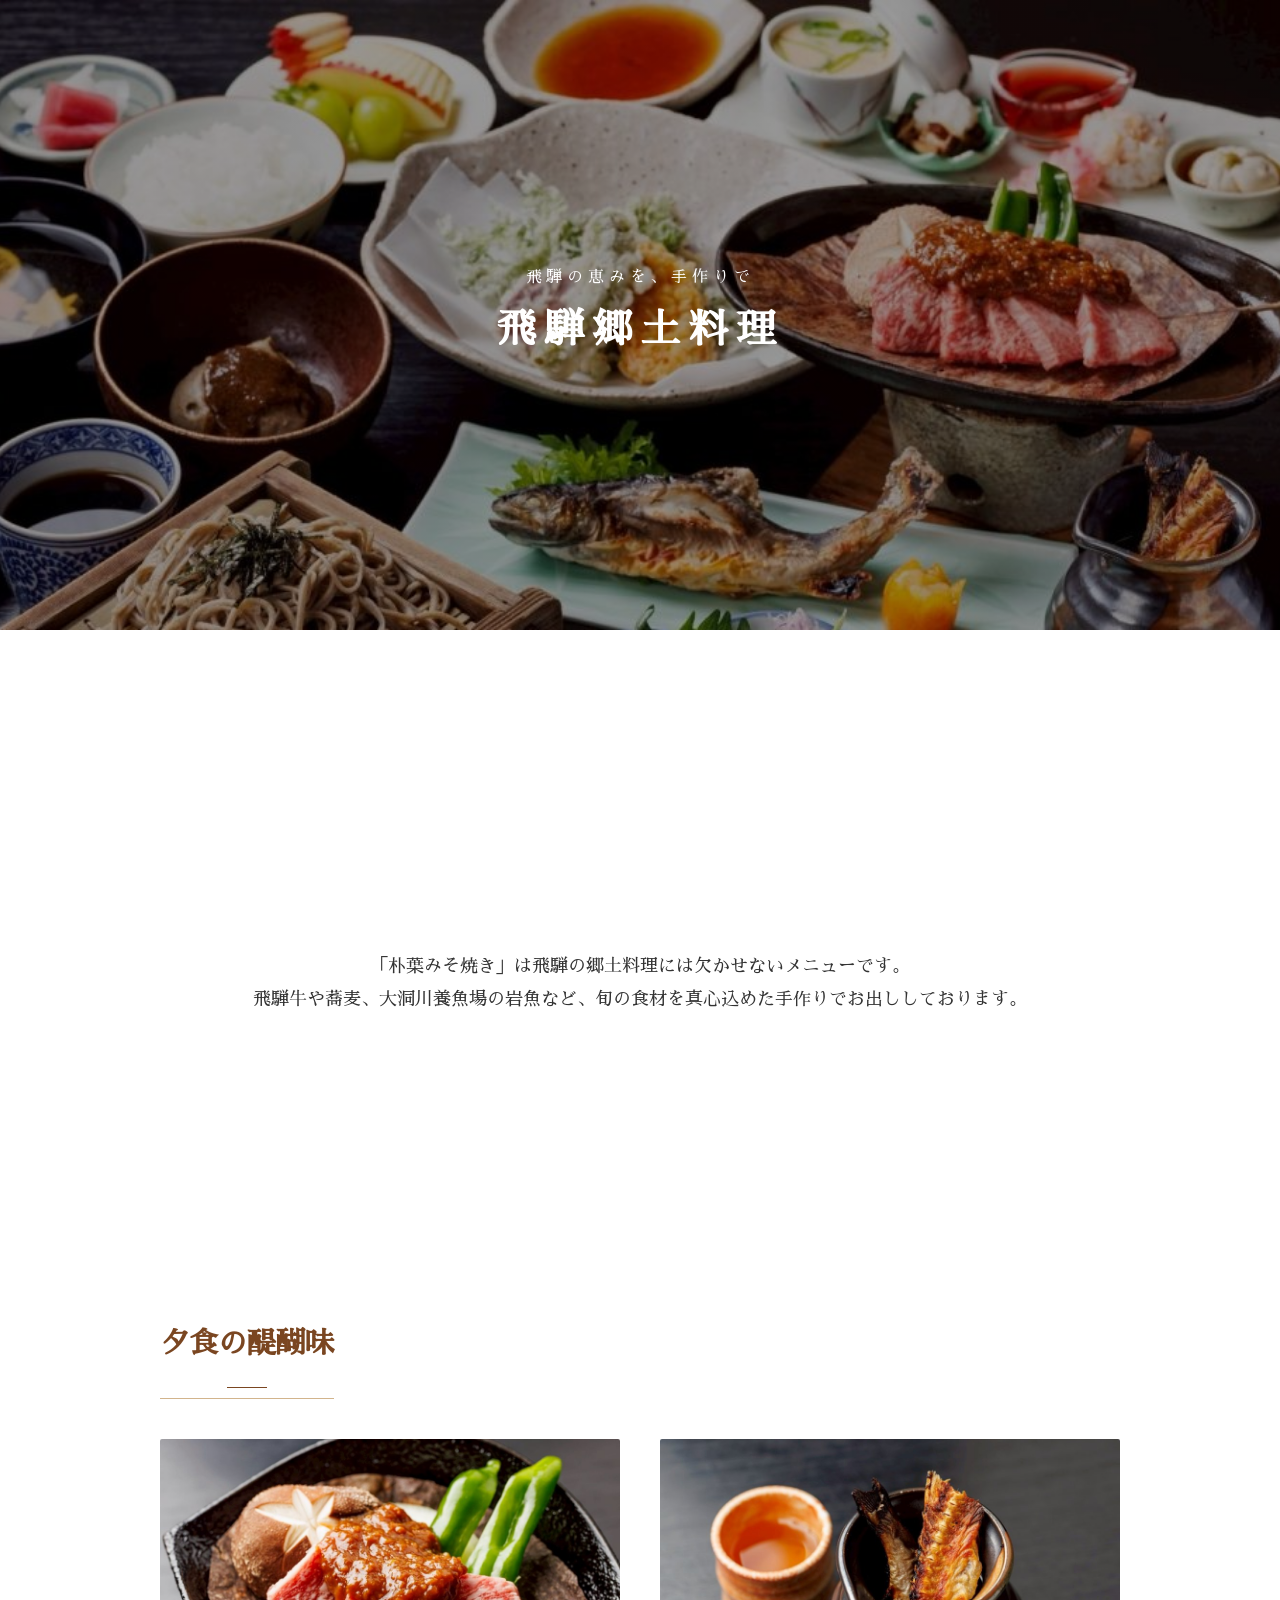
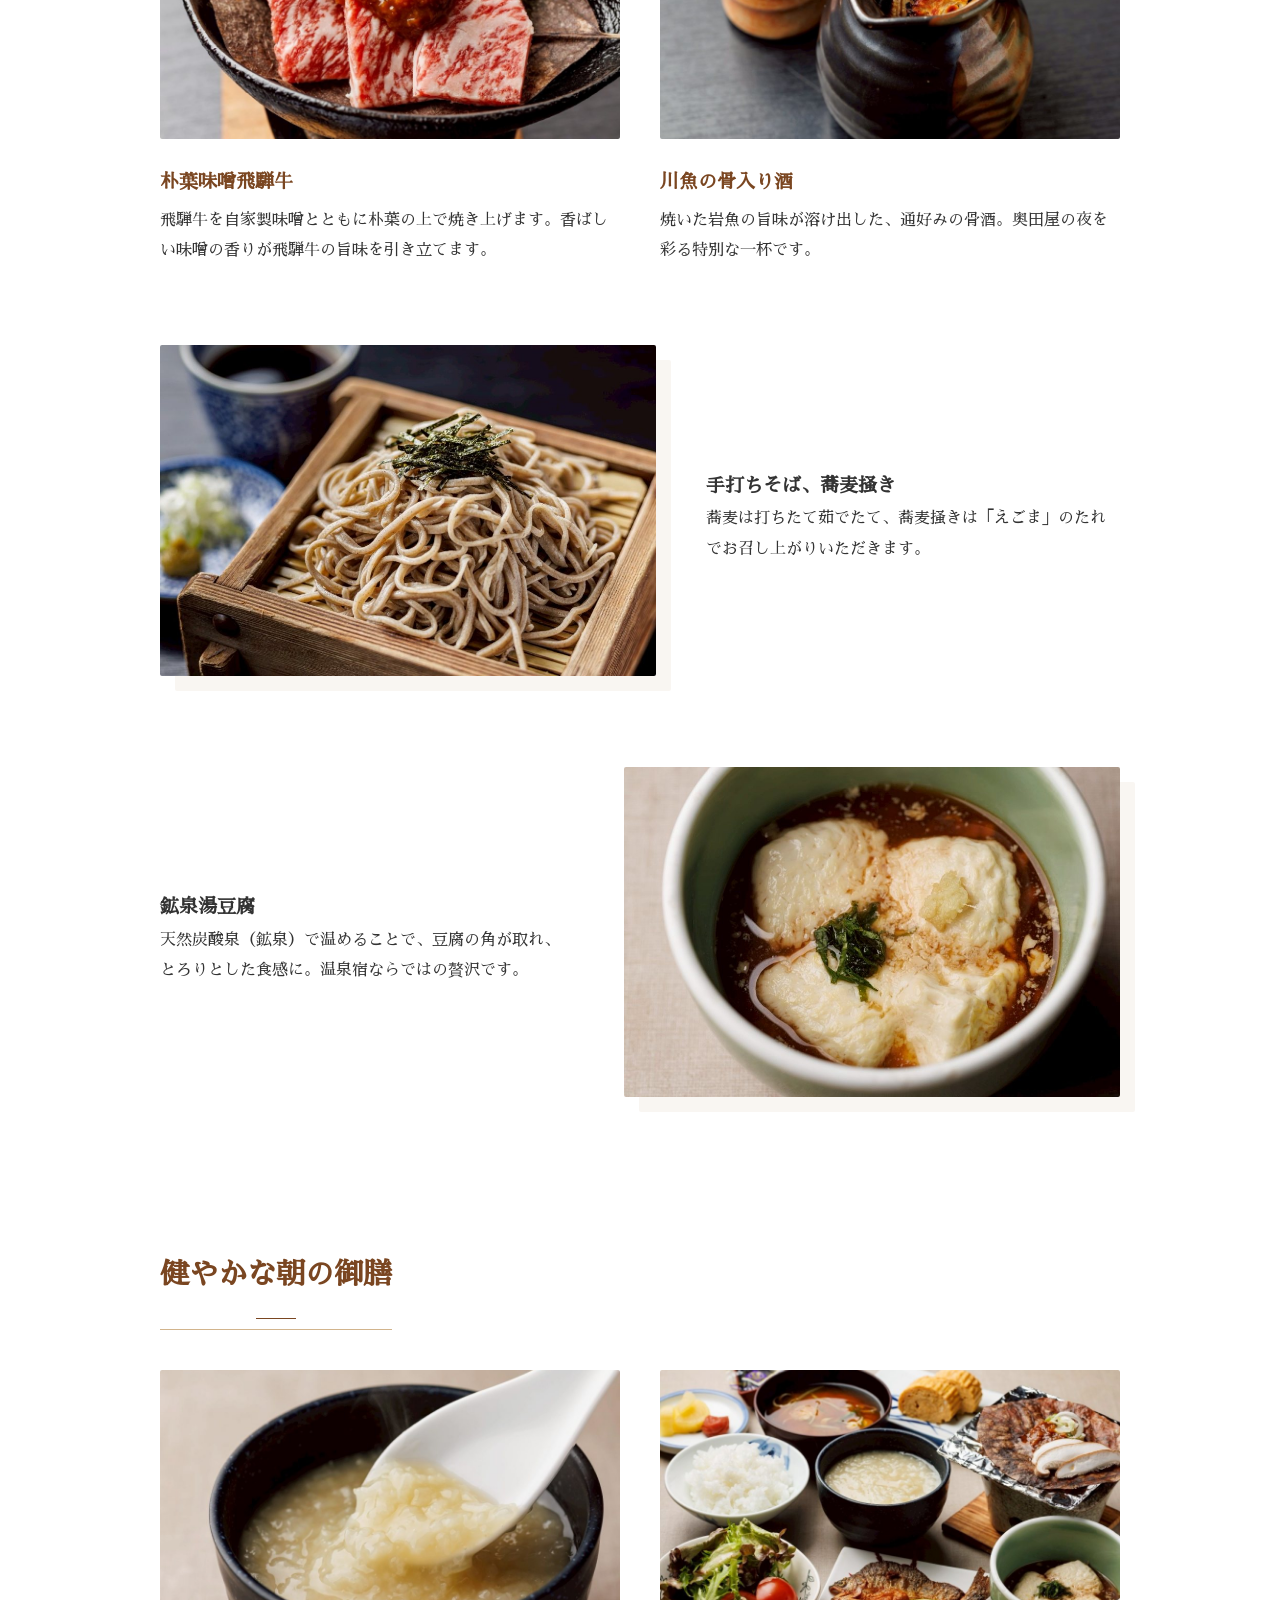
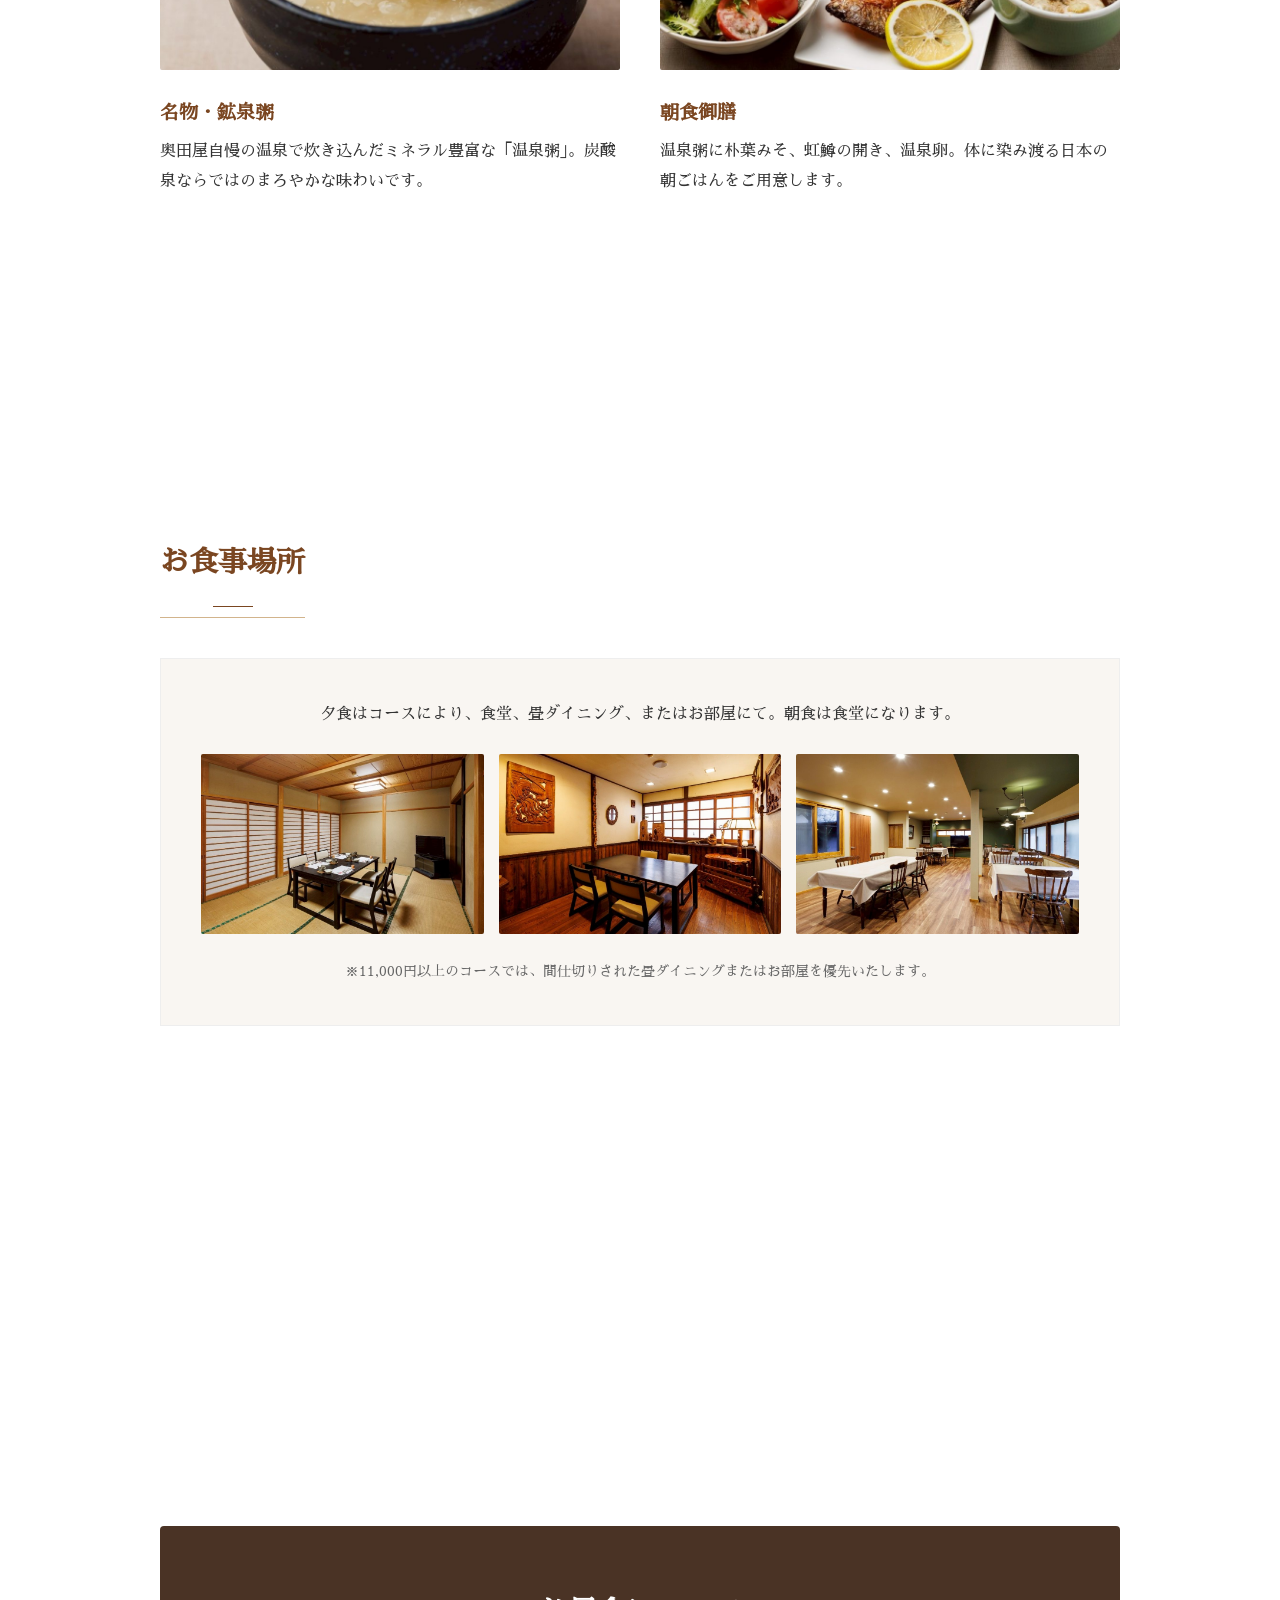
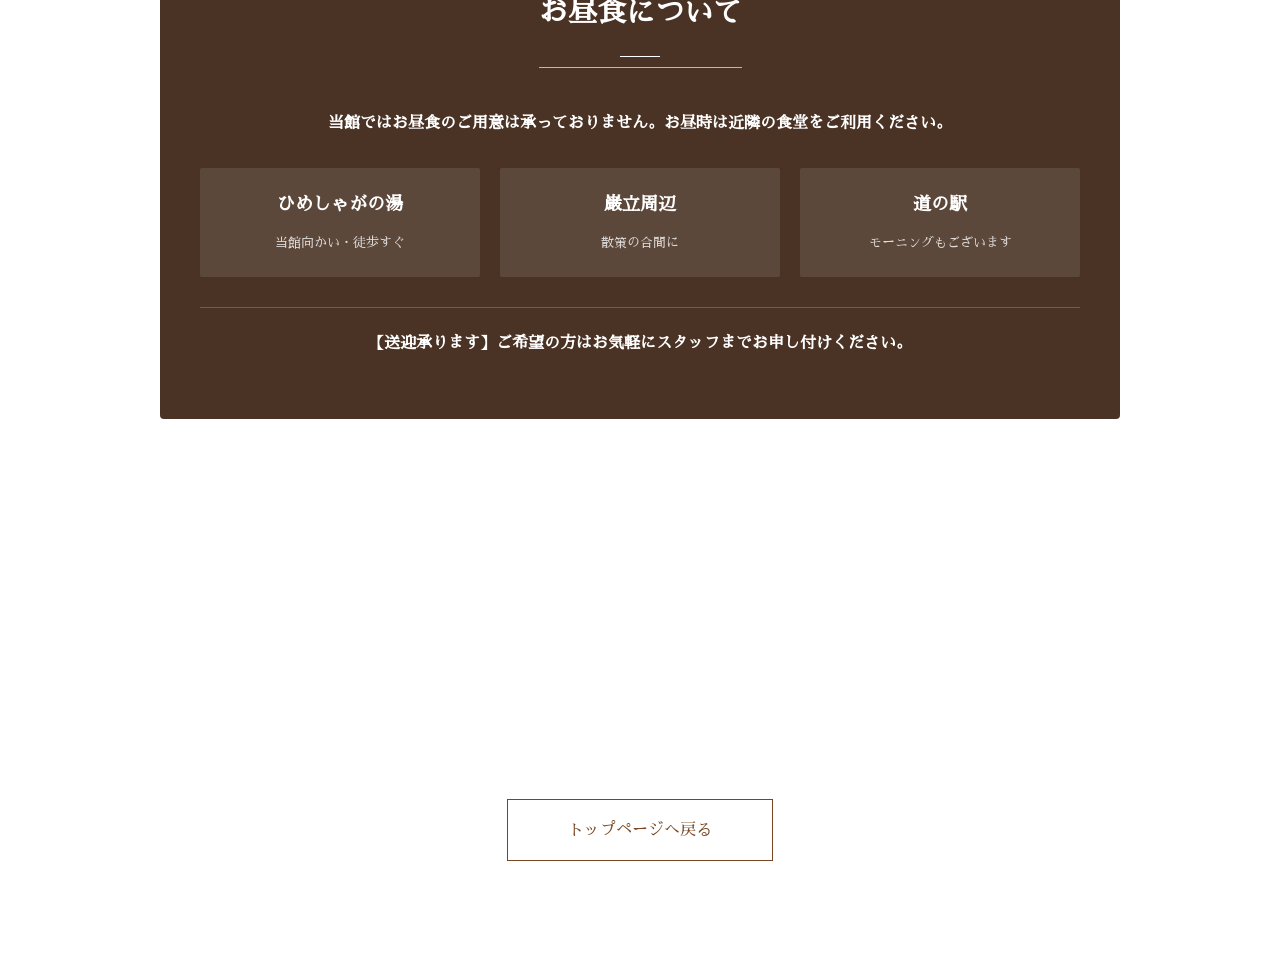
==== food.html @ 0b99ede4 "旅館HPの初期完成版" ====
<!DOCTYPE html>
<html lang="ja">
<head>
    <meta charset="UTF-8">
    <meta name="viewport" content="width=device-width, initial-scale=1.0">
    <title>お料理 | 奥田屋</title>
    <link rel="stylesheet" href="demo.css">
    <link rel="stylesheet" href="food.css">
    <link href="https://fonts.googleapis.com/css2?family=Sawarabi+Mincho&display=swap" rel="stylesheet">
</head>
<body>

    <div class="food-hero">
        <div class="fade-in">
            <p style="letter-spacing: 0.3em;">飛騨の恵みを、手作りで</p>
            <h1 style="font-size: 2.5rem; letter-spacing: 0.2em; margin: 0;">飛騨郷土料理</h1>
        </div>
    </div>

    <div class="container">
        <section class="food-section">
            <div class="intro-box reveal">
                <p>「朴葉みそ焼き」は飛騨の郷土料理には欠かせないメニューです。<br>
                飛騨牛や蕎麦、大洞川養魚場の岩魚など、旬の食材を真心込めた手作りでお出ししております。</p>
            </div>
        </section>

        <h2 class="section-title reveal">夕食の醍醐味</h2>
        <div class="image-grid-2">
            <div class="grid-item reveal">
                <img src="images/niku.jpg" alt="朴葉味噌飛騨牛">
                <h3>朴葉味噌飛騨牛</h3>
                <p>飛騨牛を自家製味噌とともに朴葉の上で焼き上げます。香ばしい味噌の香りが飛騨牛の旨味を引き立てます。</p>
            </div>
            <div class="grid-item reveal">
                <img src="images/tubo.jpg" alt="川魚の骨入り酒">
                <h3>川魚の骨入り酒</h3>
                <p>焼いた岩魚の旨味が溶け出した、通好みの骨酒。奥田屋の夜を彩る特別な一杯です。</p>
            </div>
        </div>

        <div class="food-detail-row reveal">
            <div class="detail-img">
                <img src="images/soba.jpg" alt="手打ちそば">
            </div>
            <div class="detail-text">
                <h3>手打ちそば、蕎麦掻き</h3>
                <p>蕎麦は打ちたて茹でたて、蕎麦掻きは「えごま」のたれでお召し上がりいただきます。</p>
            </div>
        </div>

        <div class="food-detail-row reverse reveal">
            <div class="detail-img">
                <img src="images/toufu.jpg" alt="鉱泉湯豆腐">
            </div>
            <div class="detail-text">
                <h3>鉱泉湯豆腐</h3>
                <p>天然炭酸泉（鉱泉）で温めることで、豆腐の角が取れ、とろりとした食感に。温泉宿ならではの贅沢です。</p>
            </div>
        </div>

        <h2 class="section-title reveal">健やかな朝の御膳</h2>
        <div class="image-grid-2">
            <div class="grid-item reveal">
                <img src="images/okayu.jpg" alt="鉱泉粥">
                <h3>名物・鉱泉粥</h3>
                <p>奥田屋自慢の温泉で炊き込んだミネラル豊富な「温泉粥」。炭酸泉ならではのまろやかな味わいです。</p>
            </div>
            <div class="grid-item reveal">
                <img src="images/asa.jpg" alt="朝食">
                <h3>朝食御膳</h3>
                <p>温泉粥に朴葉みそ、虹鱒の開き、温泉卵。体に染み渡る日本の朝ごはんをご用意します。</p>
            </div>
        </div>

        <section class="place-section reveal">
            <h2 class="section-title">お食事場所</h2>
            <div class="place-card">
                <p>夕食はコースにより、食堂、畳ダイニング、またはお部屋にて。朝食は食堂になります。</p>
                <div class="image-grid-3">
                    <img src="images/kaede.jpg" alt="食事の部屋・楓">
                    <img src="images/shokutaku.jpg" alt="食堂1">
                    <img src="images/shokutaku2.jpg" alt="食堂2">
                </div>
                <p class="note">※11,000円以上のコースでは、間仕切りされた畳ダイニングまたはお部屋を優先いたします。</p>
            </div>
        </section>

        <section class="lunch-section reveal">
            <div class="lunch-banner">
                <h2 class="section-title" style="margin-top: 0; color: #fff;">お昼食について</h2>
                <p class="important">当館ではお昼食のご用意は承っておりません。お昼時は近隣の食堂をご利用ください。</p>
                <div class="lunch-grid">
                    <div class="lunch-card">
                        <strong>ひめしゃがの湯</strong>
                        <span>当館向かい・徒歩すぐ</span>
                    </div>
                    <div class="lunch-card">
                        <strong>巌立周辺</strong>
                        <span>散策の合間に</span>
                    </div>
                    <div class="lunch-card">
                        <strong>道の駅</strong>
                        <span>モーニングもございます</span>
                    </div>
                </div>
                <p class="shuttle-info">【送迎承ります】ご希望の方はお気軽にスタッフまでお申し付けください。</p>
            </div>
        </section>
    </div>

    <div class="footer-nav reveal">
        <a href="demo.html" class="btn-outline">トップページへ戻る</a>
    </div>

    <script>
        document.addEventListener('DOMContentLoaded', () => {
            const observer = new IntersectionObserver((entries) => {
                entries.forEach(entry => {
                    if (entry.isIntersecting) {
                        entry.target.classList.add('active');
                    }
                });
            }, { threshold: 0.1 });
            document.querySelectorAll('.reveal').forEach(el => observer.observe(el));
        });
    </script>
</body>
</html>
---- demo.css ----
/* 1. 基本設定 */
* { margin: 0; padding: 0; box-sizing: border-box; }
body {
    font-family: "Yu Mincho", "Hiragino Mincho ProN", serif;
    color: #333;
    line-height: 1.8;
    background: #fff;
    overflow-x: hidden;
}

/* 2. ヘッダー */
.site-header {
    position: fixed;
    top: 0; left: 0; width: 100%;
    height: 80px;
    background: rgba(0, 0, 0, 0.4);
    backdrop-filter: blur(8px);
    z-index: 1000;
    display: flex;
    align-items: center;
    padding: 0 40px;
    color: #fff;
}
.header-inner {
    width: 100%;
    display: flex;
    justify-content: space-between;
    align-items: center;
}
.menu-trigger { cursor: pointer; display: flex; align-items: center; gap: 12px; }
.menu-icon { width: 25px; height: 1px; background: #fff; position: relative; }
.menu-icon::before, .menu-icon::after { content: ""; position: absolute; width: 100%; height: 1px; background: #fff; }
.menu-icon::before { top: -8px; }
.menu-icon::after { bottom: 8px; }
.menu-label { font-size: 0.75rem; letter-spacing: 0.2em; }
.header-contact { display: flex; align-items: center; gap: 30px; }
.header-tel { font-size: 1.1rem; font-weight: bold; letter-spacing: 0.1em; }
.header-btn { background: #8b4513; color: #fff !important; padding: 10px 25px; font-size: 0.85rem; letter-spacing: 0.1em; text-decoration: none; }

/* 3. ヒーロー・スライダー */
.hero {
    position: relative;
    height: 100vh;
    display: flex;
    align-items: center;
    justify-content: center;
    text-align: center;
    color: #fff;
    overflow: hidden;
}
.hero-slider { position: absolute; top: 0; left: 0; width: 100%; height: 100%; z-index: 0; }
.slide {
    position: absolute;
    top: 0; left: 0; width: 100%; height: 100%;
    background-size: cover; background-position: center;
    opacity: 0;
    animation: fadeSlider 25s infinite;
}
.slide:nth-child(1) { animation-delay: 0s; }
.slide:nth-child(2) { animation-delay: 5s; }
.slide:nth-child(3) { animation-delay: 10s; }
.slide:nth-child(4) { animation-delay: 15s; }
.slide:nth-child(5) { animation-delay: 20s; }

@keyframes fadeSlider {
    0% { opacity: 0; transform: scale(1.0); }
    8% { opacity: 1; }
    20% { opacity: 1; }
    28% { opacity: 0; transform: scale(1.05); }
    100% { opacity: 0; }
}

.hero-inner { position: relative; z-index: 2; padding: 0 20px; }
.hero-logo img { width: 160px; margin-bottom: 25px; filter: drop-shadow(0 0 10px rgba(0,0,0,0.5)); }
.main-copy { 
    font-size: 2.2rem; letter-spacing: 0.3em; margin-bottom: 20px; font-weight: 400; 
    text-shadow: 0 0 20px rgba(0,0,0,0.8), 2px 2px 10px rgba(0,0,0,0.9), -1px -1px 0 rgba(255,255,255,0.1);
}
.sub-copy { font-size: 1.1rem; letter-spacing: 0.2em; line-height: 2.2; text-shadow: 0 0 15px rgba(0,0,0,0.8); }

/* 4. メニューオーバーレイ */
.menu-overlay {
    position: fixed;
    top: 0; left: 0; width: 100%; height: 100%;
    background: #1a1512; z-index: 2000;
    opacity: 0; visibility: hidden;
    transition: 0.5s cubic-bezier(0.2, 1, 0.2, 1);
}
.menu-overlay.is-open { opacity: 1; visibility: visible; }
.menu-close-trigger { position: absolute; top: 40px; left: 40px; cursor: pointer; display: flex; align-items: center; gap: 12px; z-index: 2100; }
.close-icon { width: 25px; height: 25px; position: relative; }
.close-icon::before, .close-icon::after { content: ""; position: absolute; top: 50%; left: 0; width: 100%; height: 1px; background: #fff; }
.close-icon::before { transform: rotate(45deg); }
.close-icon::after { transform: rotate(-45deg); }
.close-label { color: #fff; font-size: 0.75rem; letter-spacing: 0.2em; }
.menu-flex-container { display: flex; height: 100%; align-items: center; padding: 0 10%; max-width: 1400px; margin: 0 auto; }
.menu-left { flex: 1.2; }
.menu-left a { color: #fff; font-size: 2.2rem; display: block; margin-bottom: 25px; text-decoration: none; letter-spacing: 0.1em; transition: 0.3s; }
.menu-left a:hover { color: #d2b48c; padding-left: 10px; }
.menu-right { flex: 0.8; color: #fff; text-align: left; border-left: 1px solid rgba(255,255,255,0.1); padding-left: 60px; }
.menu-sub-links a { color: rgba(255,255,255,0.6); display: block; margin-bottom: 15px; text-decoration: none; font-size: 0.85rem; }
.tel { font-size: 2rem; color: #fff; text-decoration: none; font-weight: bold; }

/* 5. 余白 & アニメーション設定 */
main { margin-top: 150px; }
section { padding: 200px 0; }

.reveal {
    opacity: 0;
    transform: translateY(60px);
    transition: opacity 1.5s cubic-bezier(0.25, 0.46, 0.45, 0.94), 
                transform 1.5s cubic-bezier(0.25, 0.46, 0.45, 0.94);
}
.reveal.is-visible {
    opacity: 1;
    transform: translateY(0);
}

/* 6. レイアウト設定 */
.section-container { max-width: 1100px; margin: 0 auto; display: flex; align-items: center; gap: 80px; padding: 0 40px; }
.section-container.reverse { flex-direction: row-reverse; }
.text-content { flex: 1; }
.image-box { flex: 1.2; }
.image-box img { width: 100%; box-shadow: 0 15px 40px rgba(0,0,0,0.1); }
.section-title { font-size: 1.8rem; margin-bottom: 30px; color: #8b4513; border-bottom: 1px solid #d2b48c; display: inline-block; padding-bottom: 10px; }
.btn-more { display: inline-block; margin-top: 30px; padding: 10px 40px; border: 1px solid #8b4513; color: #8b4513; text-decoration: none; transition: 0.3s; }
.btn-more:hover { background: #8b4513; color: #fff; }

/* 7. お知らせ & フッター */
.home-news-section { background: #f9f7f5; }
.news-banner { display: flex; background: #fff; box-shadow: 0 10px 30px rgba(0,0,0,0.05); }
.news-banner-text { padding: 60px; flex: 1; }
.news-banner-img { flex: 1; overflow: hidden; }
.news-banner-img img { width: 100%; height: 100%; object-fit: cover; }
.btn-primary { display: inline-block; background: #8b4513; color: #fff; padding: 12px 30px; text-decoration: none; }
footer { background: #1a1512; color: #fff; padding: 80px 0; text-align: center; }
.btn-reserve { display: inline-block; background: #8b4513; color: #fff; padding: 20px 60px; margin-top: 40px; text-decoration: none; }

/* 8. レスポンシブ */
@media (max-width: 768px) {
    main { margin-top: 80px; }
    section { padding: 100px 0; }
    .site-header { height: 70px; padding: 0 20px; }
    .header-tel { display: none; }
    .section-container, .section-container.reverse { flex-direction: column; text-align: center; gap: 40px; }
    .main-copy { font-size: 1.5rem; }
}
---- food.css ----
/* food.css */

:root {
    --accent: #7a4621;
    --bg-light: #f9f6f2;
    --dark-brown: #4a3325;
}

body {
    font-family: 'Sawarabi Mincho', serif;
    line-height: 1.9;
    color: #333;
    margin: 0;
    background-color: #fff;
    overflow-x: hidden;
}

/* アニメーション */
.fade-in { animation: fadeInFood 2.5s forwards; opacity: 0; }
@keyframes fadeInFood { from { opacity: 0; filter: blur(10px); } to { opacity: 1; filter: blur(0); } }

.reveal { opacity: 0; transform: translateY(40px); transition: all 1.2s cubic-bezier(0.22, 1, 0.36, 1); }
.reveal.active { opacity: 1; transform: translateY(0); }

/* ヒーロー */
.food-hero {
    height: 70vh;
    background: linear-gradient(rgba(0,0,0,0.4), rgba(0,0,0,0.4)), url('images/yoru.jpg') center/cover no-repeat fixed;
    display: flex; align-items: center; justify-content: center; color: #fff; text-align: center;
}

.container { max-width: 1000px; margin: 0 auto; padding: 80px 20px; }

.intro-box { text-align: center; font-size: 1.1rem; padding: 40px 0; }

.section-title { text-align: center; color: var(--accent); margin: 60px 0 40px; font-size: 1.8rem; }
.section-title::after { content: ""; display: block; width: 40px; height: 1px; background: var(--accent); margin: 15px auto 0; }

.image-grid-2 { display: grid; grid-template-columns: 1fr 1fr; gap: 40px; margin-bottom: 80px; }
.grid-item img { width: 100%; height: 300px; object-fit: cover; border-radius: 2px; }
.grid-item h3 { color: var(--accent); margin: 15px 0 5px; }

.food-detail-row { display: flex; gap: 50px; align-items: center; margin: 80px 0; }
.food-detail-row.reverse { flex-direction: row-reverse; }
.detail-img { flex: 1.2; }
.detail-img img { width: 100%; box-shadow: 15px 15px 0 var(--bg-light); border-radius: 2px; }
.detail-text { flex: 1; }

.place-card { background: var(--bg-light); padding: 40px; border: 1px solid #eee; text-align: center; }
.image-grid-3 { display: grid; grid-template-columns: repeat(3, 1fr); gap: 15px; margin: 25px 0; }
.image-grid-3 img { width: 100%; height: 180px; object-fit: cover; border-radius: 2px; }
.note { font-size: 0.85rem; color: #666; }

/* お昼食セクションの追加スタイル */
.lunch-section { margin-top: 100px; }
.lunch-banner { 
    background-color: var(--dark-brown); 
    color: #fff; 
    padding: 60px 40px; 
    text-align: center;
    border-radius: 4px;
}
.lunch-banner .section-title::after { background: #fff; }
.important { font-weight: bold; margin-bottom: 30px; display: block; }

.lunch-grid { 
    display: grid; 
    grid-template-columns: repeat(3, 1fr); 
    gap: 20px; 
    margin-bottom: 30px; 
}
.lunch-card { 
    background: rgba(255,255,255,0.1); 
    padding: 20px; 
    border-radius: 2px; 
}
.lunch-card strong { display: block; font-size: 1.1rem; margin-bottom: 5px; }
.lunch-card span { font-size: 0.8rem; opacity: 0.8; }
.shuttle-info { border-top: 1px solid rgba(255,255,255,0.2); padding-top: 20px; font-weight: bold; }

.footer-nav { text-align: center; padding: 100px 0; }
.btn-outline { display: inline-block; border: 1px solid var(--accent); color: var(--accent); padding: 15px 60px; text-decoration: none; transition: 0.3s; }
.btn-outline:hover { background: var(--accent); color: #fff; }

@media (max-width: 768px) {
    .image-grid-2, .food-detail-row, .image-grid-3, .lunch-grid { display: block; }
    img { margin-bottom: 15px; height: auto !important; }
    .lunch-card { margin-bottom: 15px; }
}
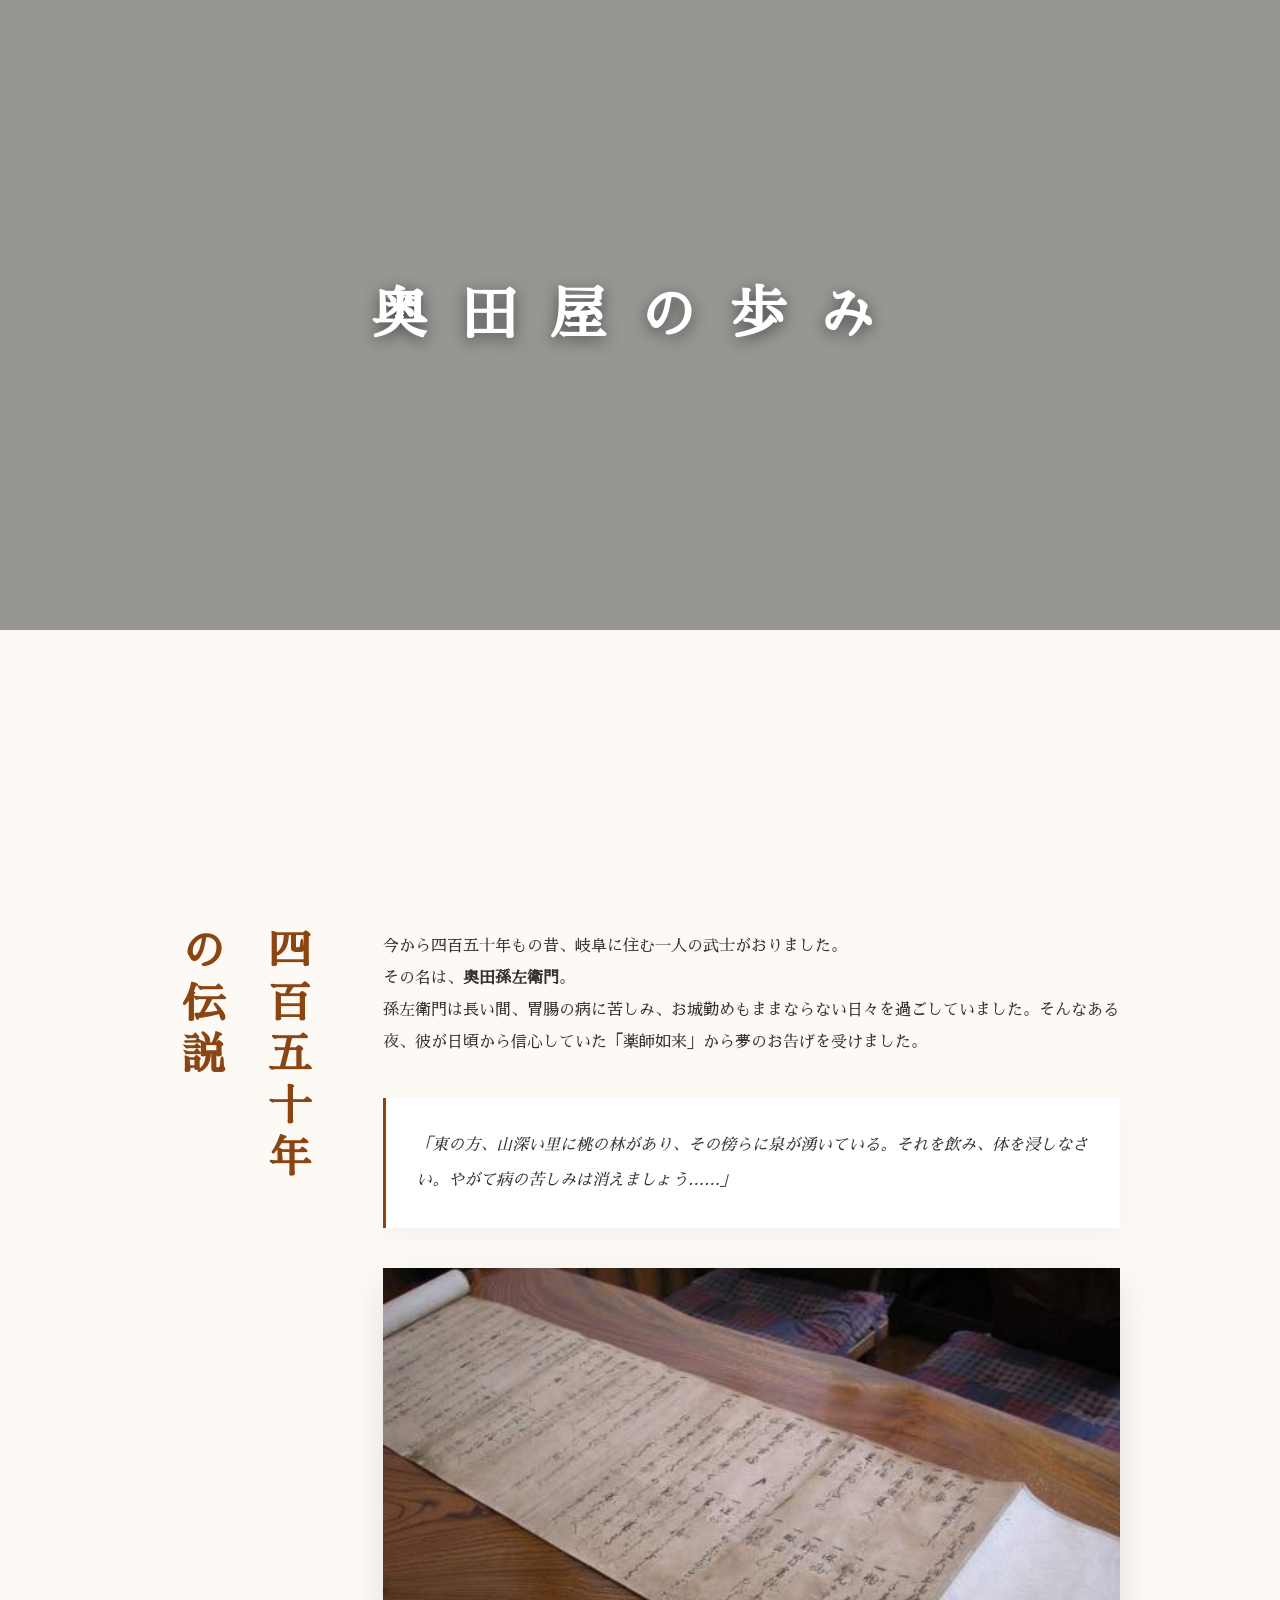
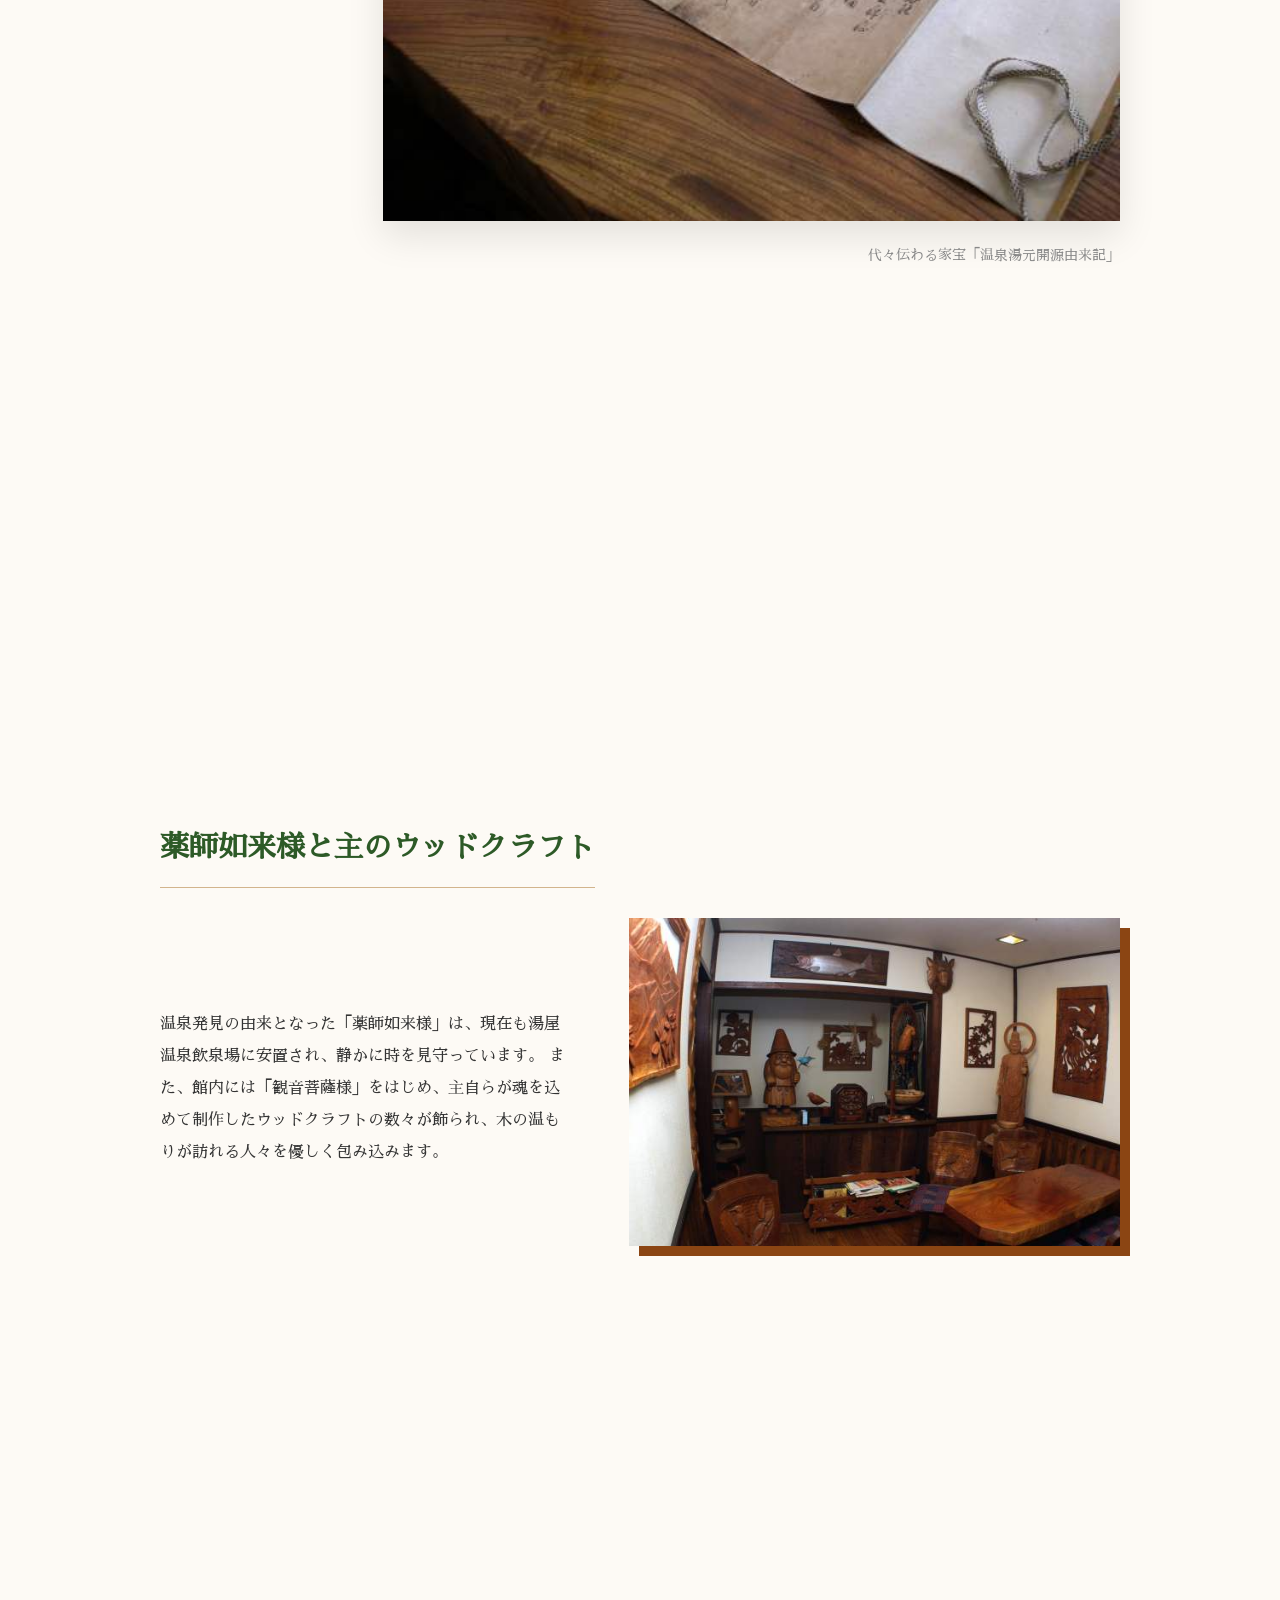
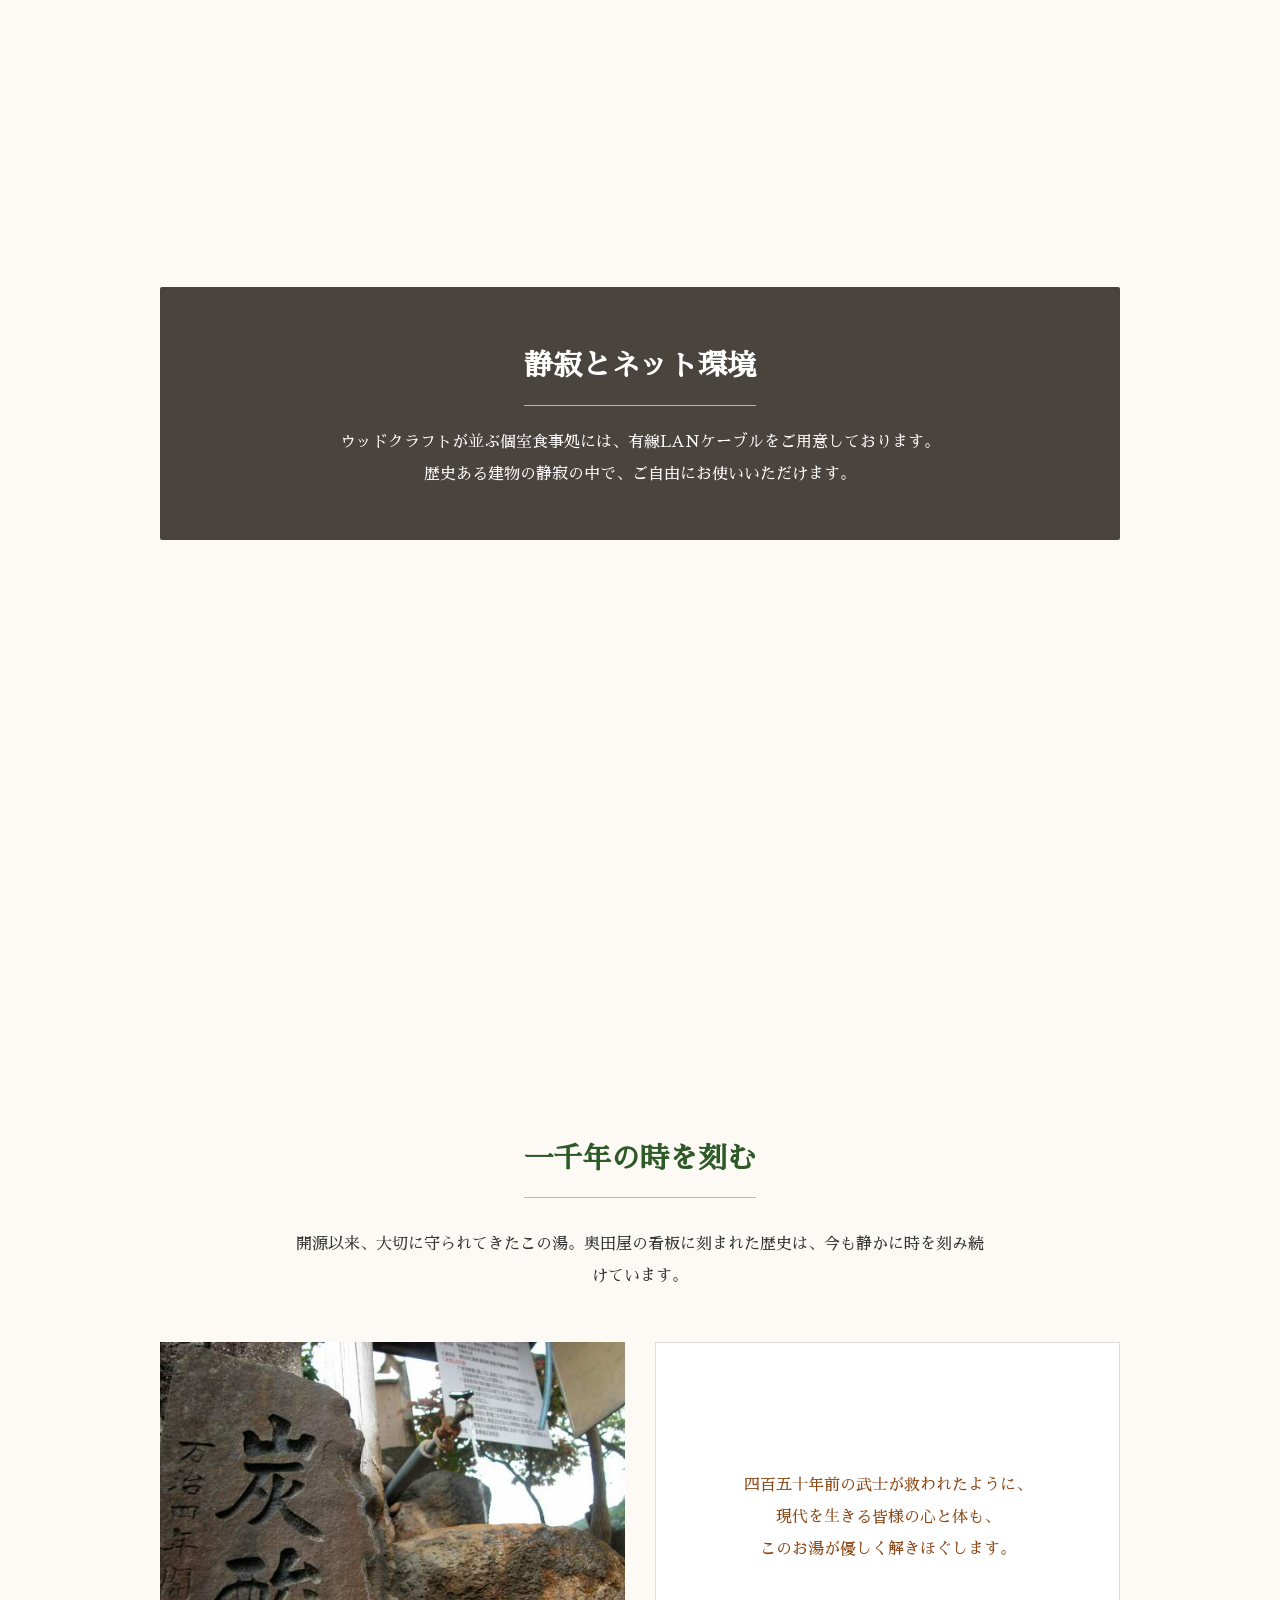
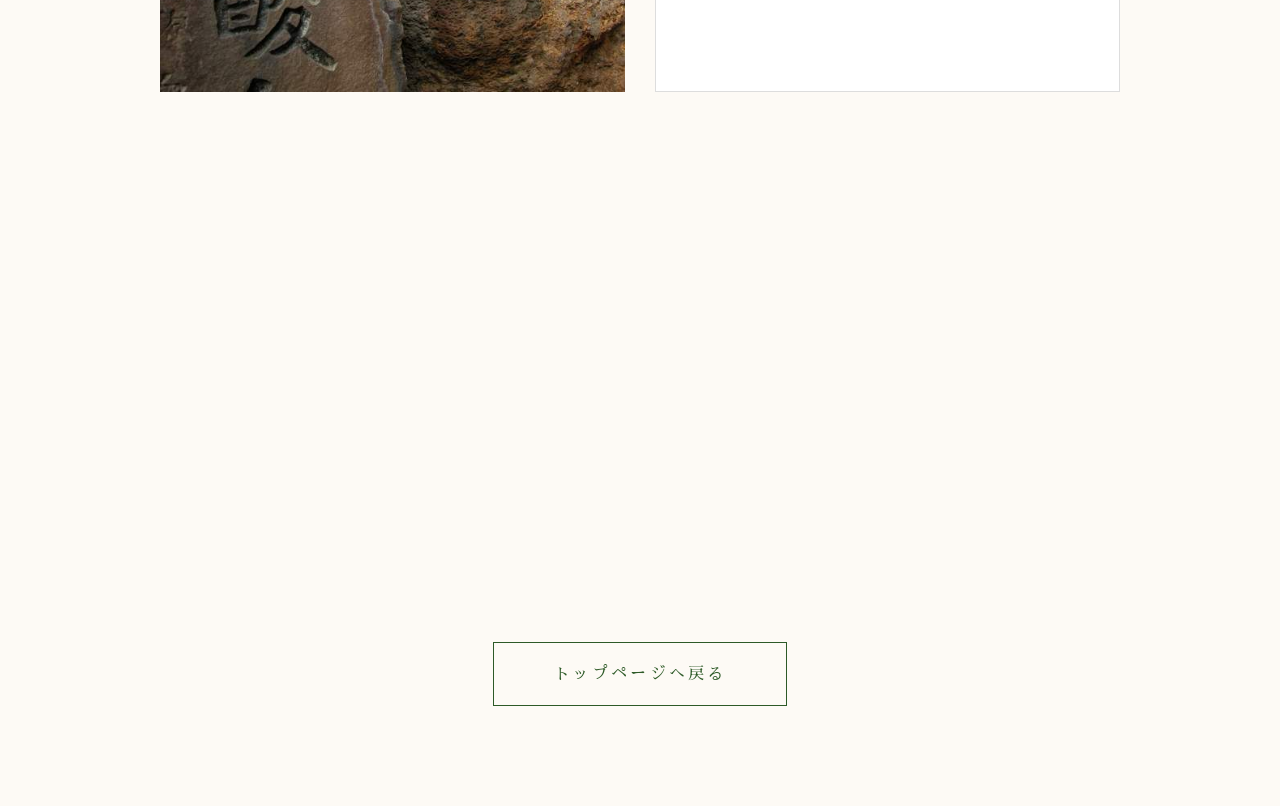
==== commit de9d7846: "Revise food.html for historical content and styling" ====
--- a/food.html
+++ b/food.html
@@ -3,127 +3,94 @@
 <head>
     <meta charset="UTF-8">
     <meta name="viewport" content="width=device-width, initial-scale=1.0">
-    <title>お料理 | 奥田屋</title>
-    <link rel="stylesheet" href="demo.css">
-    <link rel="stylesheet" href="food.css">
+    <title>奥田屋の歴史 | 飛騨小坂 天然炭酸泉の宿</title>
+    <link rel="stylesheet" href="index.css">
+    <link rel="stylesheet" href="history.css">
     <link href="https://fonts.googleapis.com/css2?family=Sawarabi+Mincho&display=swap" rel="stylesheet">
 </head>
 <body>
 
-    <div class="food-hero">
-        <div class="fade-in">
-            <p style="letter-spacing: 0.3em;">飛騨の恵みを、手作りで</p>
-            <h1 style="font-size: 2.5rem; letter-spacing: 0.2em; margin: 0;">飛騨郷土料理</h1>
-        </div>
+    <div class="history-hero">
+        <h1 class="fade-in">奥田屋の歩み</h1>
     </div>
 
     <div class="container">
-        <section class="food-section">
-            <div class="intro-box reveal">
-                <p>「朴葉みそ焼き」は飛騨の郷土料理には欠かせないメニューです。<br>
-                飛騨牛や蕎麦、大洞川養魚場の岩魚など、旬の食材を真心込めた手作りでお出ししております。</p>
+        <section class="history-section">
+            <div class="vertical-title reveal">
+                <h2>四百五十年の伝説</h2>
+            </div>
+            <div class="history-content">
+                <p class="history-story reveal">
+                    今から四百五十年もの昔、岐阜に住む一人の武士がおりました。<br>
+                    その名は、<strong>奥田孫左衛門</strong>。
+                </p>
+                <p class="reveal">
+                    孫左衛門は長い間、胃腸の病に苦しみ、お城勤めもままならない日々を過ごしていました。そんなある夜、彼が日頃から信心していた「薬師如来」から夢のお告げを受けました。
+                </p>
+                
+                <div class="dream-message reveal">
+                    <blockquote>
+                        「東の方、山深い里に桃の林があり、その傍らに泉が湧いている。それを飲み、体を浸しなさい。やがて病の苦しみは消えましょう……」
+                    </blockquote>
+                </div>
+
+                <div class="history-img-main reveal">
+                    <img src="images/H1.jpg" alt="温泉湯元開源由来記">
+                    <p class="img-caption">代々伝わる家宝「温泉湯元開源由来記」</p>
+                </div>
             </div>
         </section>
 
-        <h2 class="section-title reveal">夕食の醍醐味</h2>
-        <div class="image-grid-2">
-            <div class="grid-item reveal">
-                <img src="images/niku.jpg" alt="朴葉味噌飛騨牛">
-                <h3>朴葉味噌飛騨牛</h3>
-                <p>飛騨牛を自家製味噌とともに朴葉の上で焼き上げます。香ばしい味噌の香りが飛騨牛の旨味を引き立てます。</p>
-            </div>
-            <div class="grid-item reveal">
-                <img src="images/tubo.jpg" alt="川魚の骨入り酒">
-                <h3>川魚の骨入り酒</h3>
-                <p>焼いた岩魚の旨味が溶け出した、通好みの骨酒。奥田屋の夜を彩る特別な一杯です。</p>
-            </div>
-        </div>
-
-        <div class="food-detail-row reveal">
-            <div class="detail-img">
-                <img src="images/soba.jpg" alt="手打ちそば">
-            </div>
-            <div class="detail-text">
-                <h3>手打ちそば、蕎麦掻き</h3>
-                <p>蕎麦は打ちたて茹でたて、蕎麦掻きは「えごま」のたれでお召し上がりいただきます。</p>
-            </div>
-        </div>
-
-        <div class="food-detail-row reverse reveal">
-            <div class="detail-img">
-                <img src="images/toufu.jpg" alt="鉱泉湯豆腐">
-            </div>
-            <div class="detail-text">
-                <h3>鉱泉湯豆腐</h3>
-                <p>天然炭酸泉（鉱泉）で温めることで、豆腐の角が取れ、とろりとした食感に。温泉宿ならではの贅沢です。</p>
-            </div>
-        </div>
-
-        <h2 class="section-title reveal">健やかな朝の御膳</h2>
-        <div class="image-grid-2">
-            <div class="grid-item reveal">
-                <img src="images/okayu.jpg" alt="鉱泉粥">
-                <h3>名物・鉱泉粥</h3>
-                <p>奥田屋自慢の温泉で炊き込んだミネラル豊富な「温泉粥」。炭酸泉ならではのまろやかな味わいです。</p>
-            </div>
-            <div class="grid-item reveal">
-                <img src="images/asa.jpg" alt="朝食">
-                <h3>朝食御膳</h3>
-                <p>温泉粥に朴葉みそ、虹鱒の開き、温泉卵。体に染み渡る日本の朝ごはんをご用意します。</p>
-            </div>
-        </div>
-
-        <section class="place-section reveal">
-            <h2 class="section-title">お食事場所</h2>
-            <div class="place-card">
-                <p>夕食はコースにより、食堂、畳ダイニング、またはお部屋にて。朝食は食堂になります。</p>
-                <div class="image-grid-3">
-                    <img src="images/kaede.jpg" alt="食事の部屋・楓">
-                    <img src="images/shokutaku.jpg" alt="食堂1">
-                    <img src="images/shokutaku2.jpg" alt="食堂2">
+        <section class="history-section reveal" style="display: block;">
+            <h2 class="section-title">薬師如来様と主のウッドクラフト</h2>
+            <div class="history-flex">
+                <div class="history-text">
+                    <p>
+                        温泉発見の由来となった「薬師如来様」は、現在も湯屋温泉飲泉場に安置され、静かに時を見守っています。
+                        また、館内には「観音菩薩様」をはじめ、主自らが魂を込めて制作したウッドクラフトの数々が飾られ、木の温もりが訪れる人々を優しく包み込みます。
+                    </p>
                 </div>
-                <p class="note">※11,000円以上のコースでは、間仕切りされた畳ダイニングまたはお部屋を優先いたします。</p>
+                <div class="history-img-side">
+                    <img src="images/H5.jpg" alt="館内の装飾">
+                </div>
             </div>
         </section>
 
-        <section class="lunch-section reveal">
-            <div class="lunch-banner">
-                <h2 class="section-title" style="margin-top: 0; color: #fff;">お昼食について</h2>
-                <p class="important">当館ではお昼食のご用意は承っておりません。お昼時は近隣の食堂をご利用ください。</p>
-                <div class="lunch-grid">
-                    <div class="lunch-card">
-                        <strong>ひめしゃがの湯</strong>
-                        <span>当館向かい・徒歩すぐ</span>
-                    </div>
-                    <div class="lunch-card">
-                        <strong>巌立周辺</strong>
-                        <span>散策の合間に</span>
-                    </div>
-                    <div class="lunch-card">
-                        <strong>道の駅</strong>
-                        <span>モーニングもございます</span>
-                    </div>
+        <section class="history-section reveal" style="display: block;">
+            <div class="info-card-net">
+                <h2 class="section-title" style="color: #fff; margin-bottom: 20px;">静寂とネット環境</h2>
+                <p>
+                    ウッドクラフトが並ぶ個室食事処には、有線LANケーブルをご用意しております。<br>
+                    歴史ある建物の静寂の中で、ご自由にお使いいただけます。
+                </p>
+            </div>
+        </section>
+
+        <section class="history-section reveal" style="text-align: center; display: block;">
+            <h2 class="section-title">一千年の時を刻む</h2>
+            <p style="max-width: 700px; margin: 0 auto 50px;">
+                開源以来、大切に守られてきたこの湯。奥田屋の看板に刻まれた歴史は、今も静かに時を刻み続けています。
+            </p>
+            <div class="image-grid-2">
+                <img src="images/H4.jpg" alt="受け継がれる看板">
+                <div class="info-card-small">
+                    <p>四百五十年前の武士が救われたように、<br>現代を生きる皆様の心と体も、<br>このお湯が優しく解きほぐします。</p>
                 </div>
-                <p class="shuttle-info">【送迎承ります】ご希望の方はお気軽にスタッフまでお申し付けください。</p>
             </div>
         </section>
     </div>
 
     <div class="footer-nav reveal">
-        <a href="demo.html" class="btn-outline">トップページへ戻る</a>
+        <a href="index.html" class="btn-outline">トップページへ戻る</a>
     </div>
 
     <script>
-        document.addEventListener('DOMContentLoaded', () => {
-            const observer = new IntersectionObserver((entries) => {
-                entries.forEach(entry => {
-                    if (entry.isIntersecting) {
-                        entry.target.classList.add('active');
-                    }
-                });
-            }, { threshold: 0.1 });
-            document.querySelectorAll('.reveal').forEach(el => observer.observe(el));
-        });
+        const observer = new IntersectionObserver((entries) => {
+            entries.forEach(entry => {
+                if (entry.isIntersecting) entry.target.classList.add('active');
+            });
+        }, { threshold: 0.1 });
+        document.querySelectorAll('.reveal').forEach(el => observer.observe(el));
     </script>
 </body>
-</html>+</html>
--- a/index.css
+++ b/index.css
@@ -0,0 +1,147 @@
+/* 1. 基本設定 */
+* { margin: 0; padding: 0; box-sizing: border-box; }
+body {
+    font-family: "Yu Mincho", "Hiragino Mincho ProN", serif;
+    color: #333;
+    line-height: 1.8;
+    background: #fff;
+    overflow-x: hidden;
+}
+
+/* 2. ヘッダー */
+.site-header {
+    position: fixed;
+    top: 0; left: 0; width: 100%;
+    height: 80px;
+    background: rgba(0, 0, 0, 0.4);
+    backdrop-filter: blur(8px);
+    z-index: 1000;
+    display: flex;
+    align-items: center;
+    padding: 0 40px;
+    color: #fff;
+}
+.header-inner {
+    width: 100%;
+    display: flex;
+    justify-content: space-between;
+    align-items: center;
+}
+.menu-trigger { cursor: pointer; display: flex; align-items: center; gap: 12px; }
+.menu-icon { width: 25px; height: 1px; background: #fff; position: relative; }
+.menu-icon::before, .menu-icon::after { content: ""; position: absolute; width: 100%; height: 1px; background: #fff; }
+.menu-icon::before { top: -8px; }
+.menu-icon::after { bottom: 8px; }
+.menu-label { font-size: 0.75rem; letter-spacing: 0.2em; }
+.header-contact { display: flex; align-items: center; gap: 30px; }
+.header-tel { font-size: 1.1rem; font-weight: bold; letter-spacing: 0.1em; }
+.header-btn { background: #8b4513; color: #fff !important; padding: 10px 25px; font-size: 0.85rem; letter-spacing: 0.1em; text-decoration: none; }
+
+/* 3. ヒーロー・スライダー */
+.hero {
+    position: relative;
+    height: 100vh;
+    display: flex;
+    align-items: center;
+    justify-content: center;
+    text-align: center;
+    color: #fff;
+    overflow: hidden;
+}
+.hero-slider { position: absolute; top: 0; left: 0; width: 100%; height: 100%; z-index: 0; }
+.slide {
+    position: absolute;
+    top: 0; left: 0; width: 100%; height: 100%;
+    background-size: cover; background-position: center;
+    opacity: 0;
+    animation: fadeSlider 25s infinite;
+}
+.slide:nth-child(1) { animation-delay: 0s; }
+.slide:nth-child(2) { animation-delay: 5s; }
+.slide:nth-child(3) { animation-delay: 10s; }
+.slide:nth-child(4) { animation-delay: 15s; }
+.slide:nth-child(5) { animation-delay: 20s; }
+
+@keyframes fadeSlider {
+    0% { opacity: 0; transform: scale(1.0); }
+    8% { opacity: 1; }
+    20% { opacity: 1; }
+    28% { opacity: 0; transform: scale(1.05); }
+    100% { opacity: 0; }
+}
+
+.hero-inner { position: relative; z-index: 2; padding: 0 20px; }
+.hero-logo img { width: 160px; margin-bottom: 25px; filter: drop-shadow(0 0 10px rgba(0,0,0,0.5)); }
+.main-copy { 
+    font-size: 2.2rem; letter-spacing: 0.3em; margin-bottom: 20px; font-weight: 400; 
+    text-shadow: 0 0 20px rgba(0,0,0,0.8), 2px 2px 10px rgba(0,0,0,0.9), -1px -1px 0 rgba(255,255,255,0.1);
+}
+.sub-copy { font-size: 1.1rem; letter-spacing: 0.2em; line-height: 2.2; text-shadow: 0 0 15px rgba(0,0,0,0.8); }
+
+/* 4. メニューオーバーレイ */
+.menu-overlay {
+    position: fixed;
+    top: 0; left: 0; width: 100%; height: 100%;
+    background: #1a1512; z-index: 2000;
+    opacity: 0; visibility: hidden;
+    transition: 0.5s cubic-bezier(0.2, 1, 0.2, 1);
+}
+.menu-overlay.is-open { opacity: 1; visibility: visible; }
+.menu-close-trigger { position: absolute; top: 40px; left: 40px; cursor: pointer; display: flex; align-items: center; gap: 12px; z-index: 2100; }
+.close-icon { width: 25px; height: 25px; position: relative; }
+.close-icon::before, .close-icon::after { content: ""; position: absolute; top: 50%; left: 0; width: 100%; height: 1px; background: #fff; }
+.close-icon::before { transform: rotate(45deg); }
+.close-icon::after { transform: rotate(-45deg); }
+.close-label { color: #fff; font-size: 0.75rem; letter-spacing: 0.2em; }
+.menu-flex-container { display: flex; height: 100%; align-items: center; padding: 0 10%; max-width: 1400px; margin: 0 auto; }
+.menu-left { flex: 1.2; }
+.menu-left a { color: #fff; font-size: 2.2rem; display: block; margin-bottom: 25px; text-decoration: none; letter-spacing: 0.1em; transition: 0.3s; }
+.menu-left a:hover { color: #d2b48c; padding-left: 10px; }
+.menu-right { flex: 0.8; color: #fff; text-align: left; border-left: 1px solid rgba(255,255,255,0.1); padding-left: 60px; }
+.menu-sub-links a { color: rgba(255,255,255,0.6); display: block; margin-bottom: 15px; text-decoration: none; font-size: 0.85rem; }
+.tel { font-size: 2rem; color: #fff; text-decoration: none; font-weight: bold; }
+
+/* 5. 余白 & アニメーション設定 */
+main { margin-top: 150px; }
+section { padding: 200px 0; }
+
+.reveal {
+    opacity: 0;
+    transform: translateY(60px);
+    transition: opacity 1.5s cubic-bezier(0.25, 0.46, 0.45, 0.94), 
+                transform 1.5s cubic-bezier(0.25, 0.46, 0.45, 0.94);
+}
+.reveal.is-visible {
+    opacity: 1;
+    transform: translateY(0);
+}
+
+/* 6. レイアウト設定 */
+.section-container { max-width: 1100px; margin: 0 auto; display: flex; align-items: center; gap: 80px; padding: 0 40px; }
+.section-container.reverse { flex-direction: row-reverse; }
+.text-content { flex: 1; }
+.image-box { flex: 1.2; }
+.image-box img { width: 100%; box-shadow: 0 15px 40px rgba(0,0,0,0.1); }
+.section-title { font-size: 1.8rem; margin-bottom: 30px; color: #8b4513; border-bottom: 1px solid #d2b48c; display: inline-block; padding-bottom: 10px; }
+.btn-more { display: inline-block; margin-top: 30px; padding: 10px 40px; border: 1px solid #8b4513; color: #8b4513; text-decoration: none; transition: 0.3s; }
+.btn-more:hover { background: #8b4513; color: #fff; }
+
+/* 7. お知らせ & フッター */
+.home-news-section { background: #f9f7f5; }
+.news-banner { display: flex; background: #fff; box-shadow: 0 10px 30px rgba(0,0,0,0.05); }
+.news-banner-text { padding: 60px; flex: 1; }
+.news-banner-img { flex: 1; overflow: hidden; }
+.news-banner-img img { width: 100%; height: 100%; object-fit: cover; }
+.btn-primary { display: inline-block; background: #8b4513; color: #fff; padding: 12px 30px; text-decoration: none; }
+footer { background: #1a1512; color: #fff; padding: 80px 0; text-align: center; }
+.btn-reserve { display: inline-block; background: #8b4513; color: #fff; padding: 20px 60px; margin-top: 40px; text-decoration: none; }
+
+/* 8. レスポンシブ */
+@media (max-width: 768px) {
+    main { margin-top: 80px; }
+    section { padding: 100px 0; }
+    .site-header { height: 70px; padding: 0 20px; }
+    .header-tel { display: none; }
+    .section-container, .section-container.reverse { flex-direction: column; text-align: center; gap: 40px; }
+    .main-copy { font-size: 1.5rem; }
+}
--- a/history.css
+++ b/history.css
@@ -0,0 +1,157 @@
+/* history.css */
+
+:root {
+    --deep-green: #2d5a27;
+    --earth: #8b4513;
+    --light-bg: #fdfaf5; 
+    --text: #333;
+}
+
+body {
+    font-family: 'Sawarabi Mincho', serif;
+    line-height: 2;
+    color: var(--text);
+    margin: 0;
+    background-color: var(--light-bg);
+    overflow-x: hidden;
+}
+
+/* ヒーローエリア：背景写真をここで設定 */
+.history-hero {
+    height: 70vh;
+    /* 大文字のJPGに合わせました */
+    background: linear-gradient(rgba(0,0,0,0.4), rgba(0,0,0,0.4)), 
+                url('images/H3.JPG') center/cover no-repeat fixed;
+    display: flex;
+    align-items: center;
+    justify-content: center;
+    color: #fff;
+    text-align: center;
+    width: 100%;
+}
+
+.history-hero H1 {
+    font-size: 3.5rem;
+    letter-spacing: 0.6em;
+    text-shadow: 0 4px 15px rgba(0,0,0,0.5);
+    margin: 0;
+}
+
+.container {
+    max-width: 1000px;
+    margin: 0 auto;
+    padding: 100px 20px;
+}
+
+/* 縦書き演出 */
+.vertical-title {
+    writing-mode: vertical-rl;
+    height: 300px;
+    font-size: 1.8rem;
+    color: var(--earth);
+    margin-right: 50px;
+    letter-spacing: 0.3em;
+}
+
+.history-section {
+    display: flex;
+    margin-bottom: 150px;
+    align-items: flex-start;
+}
+
+.history-section-block {
+    margin-bottom: 150px;
+}
+
+.dream-message {
+    background-color: #fff;
+    border-left: 3px solid var(--earth);
+    padding: 30px;
+    margin: 40px 0;
+    font-style: italic;
+    box-shadow: 0 10px 20px rgba(0,0,0,0.03);
+    line-height: 2.2;
+}
+
+.history-img-main img {
+    width: 100%;
+    box-shadow: 0 15px 35px rgba(0,0,0,0.1);
+}
+
+.img-caption {
+    font-size: 0.85rem;
+    text-align: right;
+    margin-top: 10px;
+    color: #888;
+}
+
+.section-title {
+    font-size: 1.8rem;
+    color: var(--deep-green);
+    margin-bottom: 30px;
+}
+
+.history-flex { display: flex; gap: 60px; align-items: center; margin-bottom: 40px; }
+.history-img-side { flex: 1.2; }
+.history-img-side img { width: 100%; box-shadow: 10px 10px 0 var(--earth); }
+.history-text { flex: 1; }
+
+.image-grid-2 {
+    display: grid;
+    grid-template-columns: 1fr 1fr;
+    gap: 30px;
+}
+.image-grid-2 img { width: 100%; height: 350px; object-fit: cover; }
+
+.info-card-small {
+    background: #fff;
+    border: 1px solid #ddd;
+    display: flex;
+    align-items: center;
+    justify-content: center;
+    padding: 20px;
+    text-align: center;
+    color: var(--earth);
+}
+
+.info-card-net {
+    background: #4a443f;
+    color: #fff;
+    padding: 50px;
+    text-align: center;
+    margin: 40px 0;
+    border-radius: 2px;
+}
+
+.footer-nav { text-align: center; padding: 100px 0; }
+.btn-outline {
+    display: inline-block;
+    border: 1px solid var(--deep-green);
+    color: var(--deep-green);
+    padding: 15px 60px;
+    text-decoration: none;
+    letter-spacing: 0.2em;
+    transition: 0.3s;
+}
+.btn-outline:hover {
+    background: var(--deep-green);
+    color: #fff;
+}
+
+/* アニメーション */
+.fade-in { animation: fadeInHistory 2.5s forwards; opacity: 0; }
+@keyframes fadeInHistory {
+    from { opacity: 0; filter: blur(10px); letter-spacing: 0.2em; }
+    to { opacity: 1; filter: blur(0); letter-spacing: 0.6em; }
+}
+
+.reveal { opacity: 0; transform: translateY(40px); transition: all 1.2s cubic-bezier(0.22, 1, 0.36, 1); }
+.reveal.active { opacity: 1; transform: translateY(0); }
+
+@media (max-width: 768px) {
+    .history-section { flex-direction: column; }
+    .vertical-title { writing-mode: horizontal-tb; height: auto; margin: 0 0 30px 0; }
+    .history-flex { flex-direction: column; gap: 30px; }
+    .image-grid-2 { grid-template-columns: 1fr; }
+    .history-hero h1 { font-size: 2rem; letter-spacing: 0.3em; }
+}
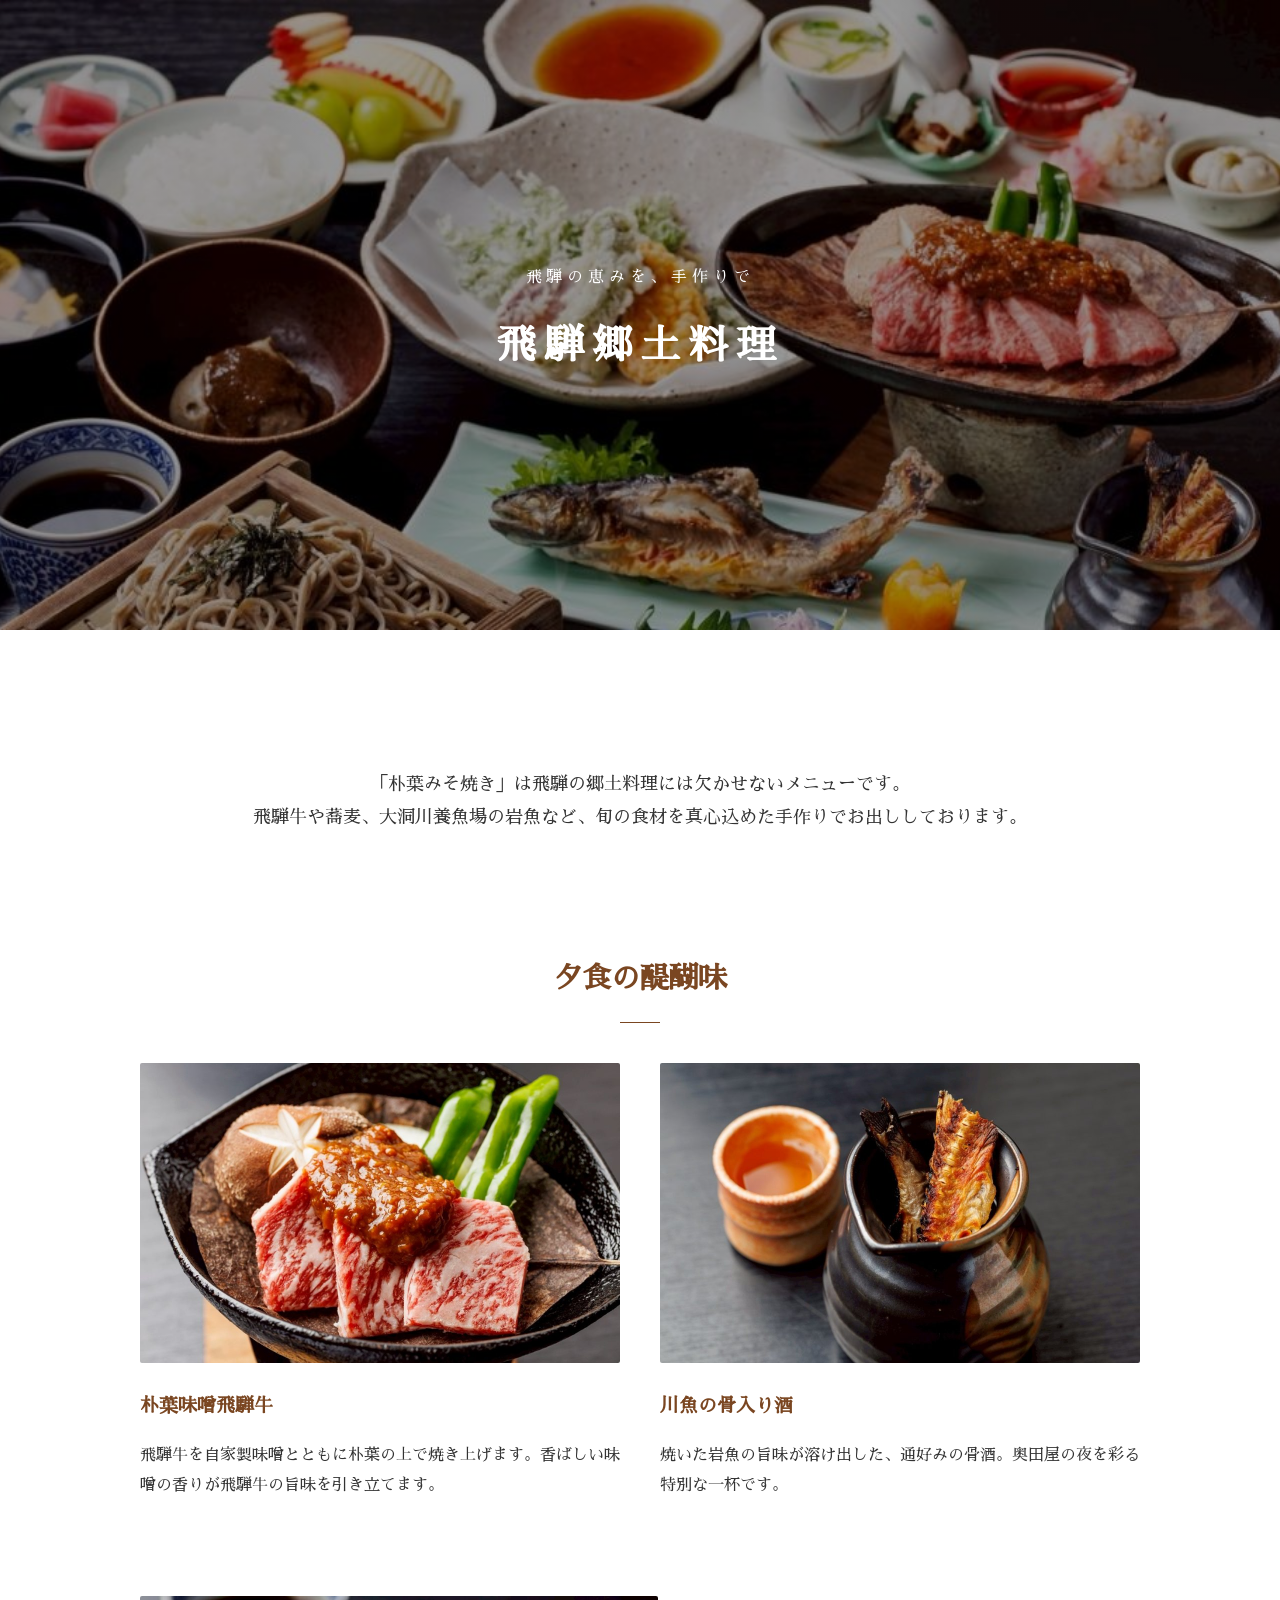
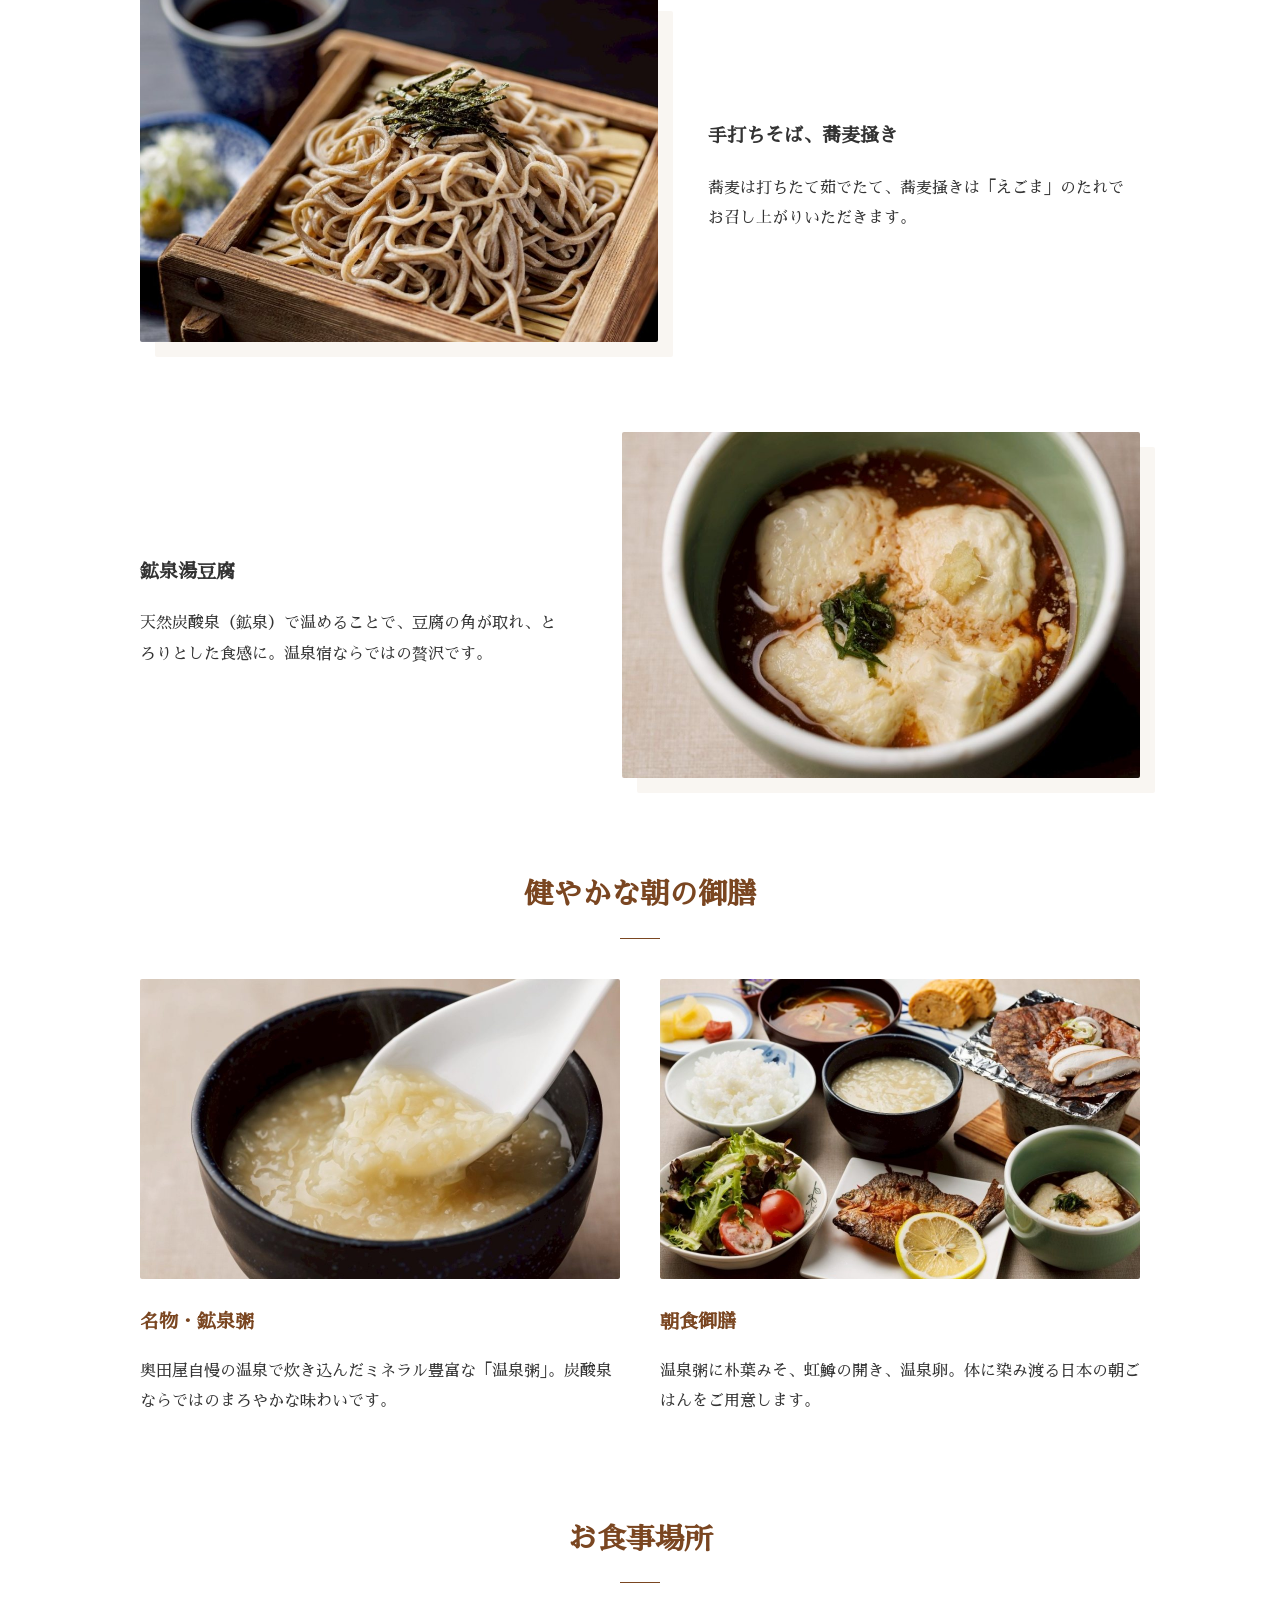
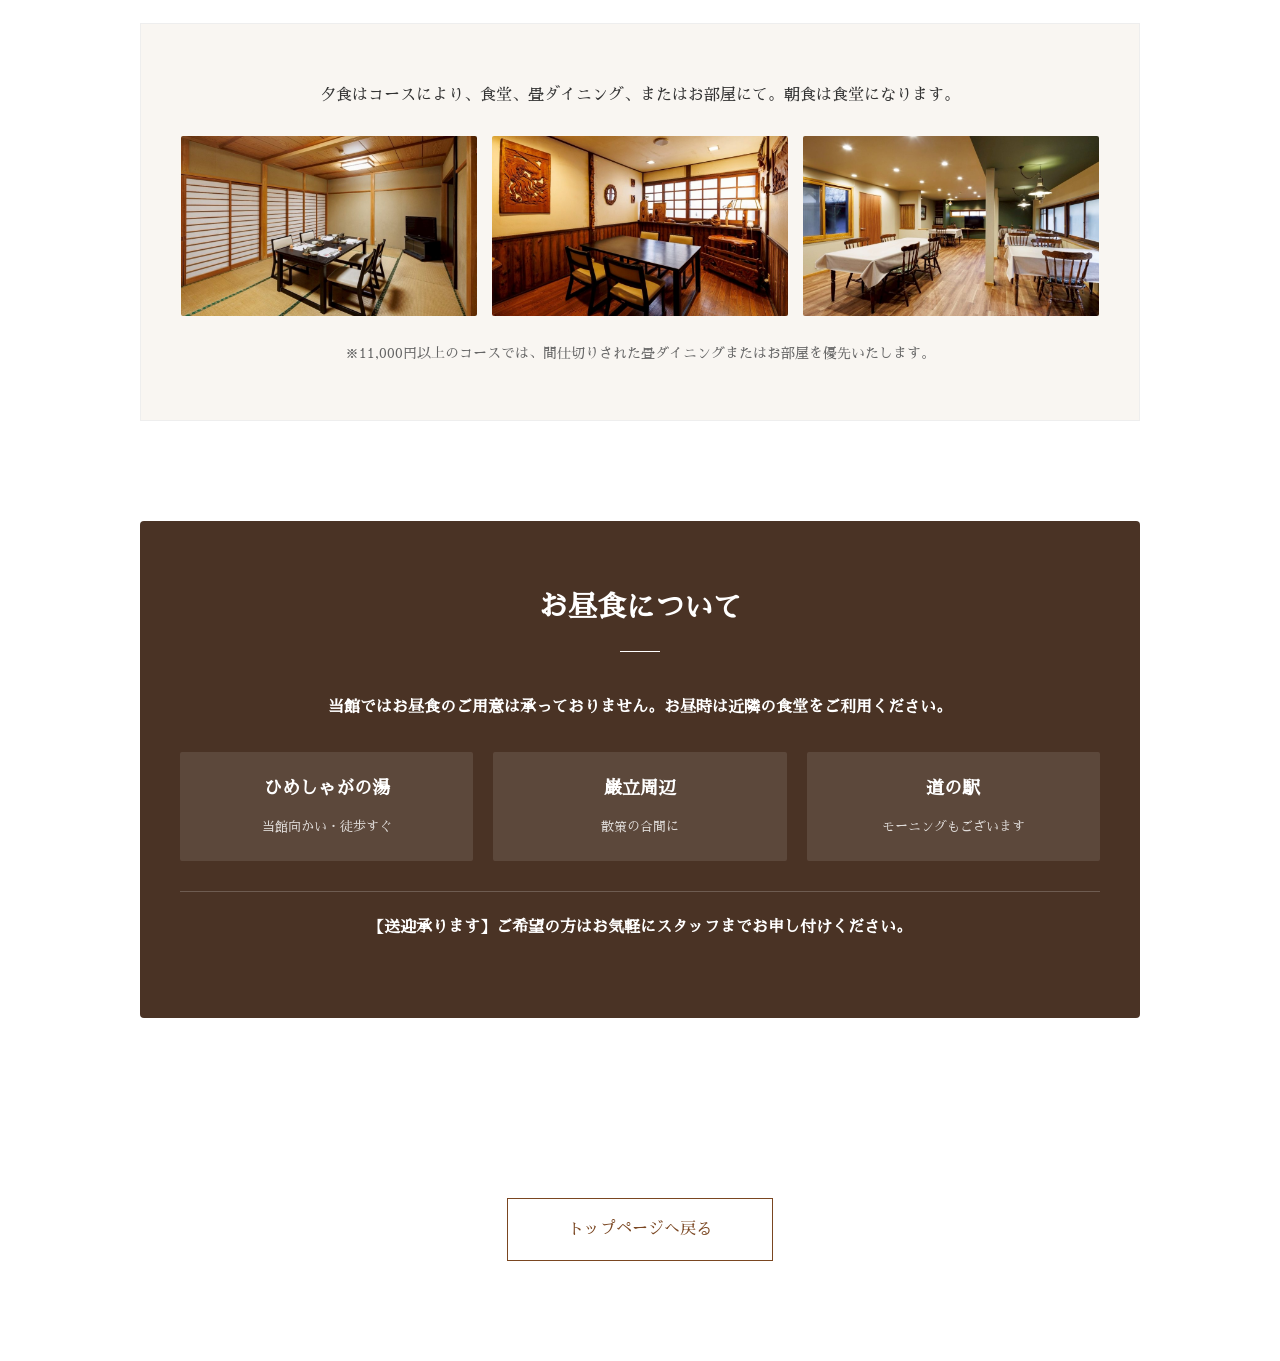
==== commit 111b7b6e: "Update food.html" ====
--- a/food.html
+++ b/food.html
@@ -3,94 +3,127 @@
 <head>
     <meta charset="UTF-8">
     <meta name="viewport" content="width=device-width, initial-scale=1.0">
-    <title>奥田屋の歴史 | 飛騨小坂 天然炭酸泉の宿</title>
-    <link rel="stylesheet" href="index.css">
-    <link rel="stylesheet" href="history.css">
+    <title>お料理 | 奥田屋</title>
+    <link rel="stylesheet" href="demo.css">
+    <link rel="stylesheet" href="food.css">
     <link href="https://fonts.googleapis.com/css2?family=Sawarabi+Mincho&display=swap" rel="stylesheet">
 </head>
 <body>
 
-    <div class="history-hero">
-        <h1 class="fade-in">奥田屋の歩み</h1>
+    <div class="food-hero">
+        <div class="fade-in">
+            <p style="letter-spacing: 0.3em;">飛騨の恵みを、手作りで</p>
+            <h1 style="font-size: 2.5rem; letter-spacing: 0.2em; margin: 0;">飛騨郷土料理</h1>
+        </div>
     </div>
 
     <div class="container">
-        <section class="history-section">
-            <div class="vertical-title reveal">
-                <h2>四百五十年の伝説</h2>
-            </div>
-            <div class="history-content">
-                <p class="history-story reveal">
-                    今から四百五十年もの昔、岐阜に住む一人の武士がおりました。<br>
-                    その名は、<strong>奥田孫左衛門</strong>。
-                </p>
-                <p class="reveal">
-                    孫左衛門は長い間、胃腸の病に苦しみ、お城勤めもままならない日々を過ごしていました。そんなある夜、彼が日頃から信心していた「薬師如来」から夢のお告げを受けました。
-                </p>
-                
-                <div class="dream-message reveal">
-                    <blockquote>
-                        「東の方、山深い里に桃の林があり、その傍らに泉が湧いている。それを飲み、体を浸しなさい。やがて病の苦しみは消えましょう……」
-                    </blockquote>
-                </div>
-
-                <div class="history-img-main reveal">
-                    <img src="images/H1.jpg" alt="温泉湯元開源由来記">
-                    <p class="img-caption">代々伝わる家宝「温泉湯元開源由来記」</p>
-                </div>
+        <section class="food-section">
+            <div class="intro-box reveal">
+                <p>「朴葉みそ焼き」は飛騨の郷土料理には欠かせないメニューです。<br>
+                飛騨牛や蕎麦、大洞川養魚場の岩魚など、旬の食材を真心込めた手作りでお出ししております。</p>
             </div>
         </section>
 
-        <section class="history-section reveal" style="display: block;">
-            <h2 class="section-title">薬師如来様と主のウッドクラフト</h2>
-            <div class="history-flex">
-                <div class="history-text">
-                    <p>
-                        温泉発見の由来となった「薬師如来様」は、現在も湯屋温泉飲泉場に安置され、静かに時を見守っています。
-                        また、館内には「観音菩薩様」をはじめ、主自らが魂を込めて制作したウッドクラフトの数々が飾られ、木の温もりが訪れる人々を優しく包み込みます。
-                    </p>
+        <h2 class="section-title reveal">夕食の醍醐味</h2>
+        <div class="image-grid-2">
+            <div class="grid-item reveal">
+                <img src="images/niku.jpg" alt="朴葉味噌飛騨牛">
+                <h3>朴葉味噌飛騨牛</h3>
+                <p>飛騨牛を自家製味噌とともに朴葉の上で焼き上げます。香ばしい味噌の香りが飛騨牛の旨味を引き立てます。</p>
+            </div>
+            <div class="grid-item reveal">
+                <img src="images/tubo.jpg" alt="川魚の骨入り酒">
+                <h3>川魚の骨入り酒</h3>
+                <p>焼いた岩魚の旨味が溶け出した、通好みの骨酒。奥田屋の夜を彩る特別な一杯です。</p>
+            </div>
+        </div>
+
+        <div class="food-detail-row reveal">
+            <div class="detail-img">
+                <img src="images/soba.jpg" alt="手打ちそば">
+            </div>
+            <div class="detail-text">
+                <h3>手打ちそば、蕎麦掻き</h3>
+                <p>蕎麦は打ちたて茹でたて、蕎麦掻きは「えごま」のたれでお召し上がりいただきます。</p>
+            </div>
+        </div>
+
+        <div class="food-detail-row reverse reveal">
+            <div class="detail-img">
+                <img src="images/toufu.jpg" alt="鉱泉湯豆腐">
+            </div>
+            <div class="detail-text">
+                <h3>鉱泉湯豆腐</h3>
+                <p>天然炭酸泉（鉱泉）で温めることで、豆腐の角が取れ、とろりとした食感に。温泉宿ならではの贅沢です。</p>
+            </div>
+        </div>
+
+        <h2 class="section-title reveal">健やかな朝の御膳</h2>
+        <div class="image-grid-2">
+            <div class="grid-item reveal">
+                <img src="images/okayu.jpg" alt="鉱泉粥">
+                <h3>名物・鉱泉粥</h3>
+                <p>奥田屋自慢の温泉で炊き込んだミネラル豊富な「温泉粥」。炭酸泉ならではのまろやかな味わいです。</p>
+            </div>
+            <div class="grid-item reveal">
+                <img src="images/asa.jpg" alt="朝食">
+                <h3>朝食御膳</h3>
+                <p>温泉粥に朴葉みそ、虹鱒の開き、温泉卵。体に染み渡る日本の朝ごはんをご用意します。</p>
+            </div>
+        </div>
+
+        <section class="place-section reveal">
+            <h2 class="section-title">お食事場所</h2>
+            <div class="place-card">
+                <p>夕食はコースにより、食堂、畳ダイニング、またはお部屋にて。朝食は食堂になります。</p>
+                <div class="image-grid-3">
+                    <img src="images/kaede.jpg" alt="食事の部屋・楓">
+                    <img src="images/shokutaku.jpg" alt="食堂1">
+                    <img src="images/shokutaku2.jpg" alt="食堂2">
                 </div>
-                <div class="history-img-side">
-                    <img src="images/H5.jpg" alt="館内の装飾">
-                </div>
+                <p class="note">※11,000円以上のコースでは、間仕切りされた畳ダイニングまたはお部屋を優先いたします。</p>
             </div>
         </section>
 
-        <section class="history-section reveal" style="display: block;">
-            <div class="info-card-net">
-                <h2 class="section-title" style="color: #fff; margin-bottom: 20px;">静寂とネット環境</h2>
-                <p>
-                    ウッドクラフトが並ぶ個室食事処には、有線LANケーブルをご用意しております。<br>
-                    歴史ある建物の静寂の中で、ご自由にお使いいただけます。
-                </p>
-            </div>
-        </section>
-
-        <section class="history-section reveal" style="text-align: center; display: block;">
-            <h2 class="section-title">一千年の時を刻む</h2>
-            <p style="max-width: 700px; margin: 0 auto 50px;">
-                開源以来、大切に守られてきたこの湯。奥田屋の看板に刻まれた歴史は、今も静かに時を刻み続けています。
-            </p>
-            <div class="image-grid-2">
-                <img src="images/H4.jpg" alt="受け継がれる看板">
-                <div class="info-card-small">
-                    <p>四百五十年前の武士が救われたように、<br>現代を生きる皆様の心と体も、<br>このお湯が優しく解きほぐします。</p>
+        <section class="lunch-section reveal">
+            <div class="lunch-banner">
+                <h2 class="section-title" style="margin-top: 0; color: #fff;">お昼食について</h2>
+                <p class="important">当館ではお昼食のご用意は承っておりません。お昼時は近隣の食堂をご利用ください。</p>
+                <div class="lunch-grid">
+                    <div class="lunch-card">
+                        <strong>ひめしゃがの湯</strong>
+                        <span>当館向かい・徒歩すぐ</span>
+                    </div>
+                    <div class="lunch-card">
+                        <strong>巌立周辺</strong>
+                        <span>散策の合間に</span>
+                    </div>
+                    <div class="lunch-card">
+                        <strong>道の駅</strong>
+                        <span>モーニングもございます</span>
+                    </div>
                 </div>
+                <p class="shuttle-info">【送迎承ります】ご希望の方はお気軽にスタッフまでお申し付けください。</p>
             </div>
         </section>
     </div>
 
     <div class="footer-nav reveal">
-        <a href="index.html" class="btn-outline">トップページへ戻る</a>
+        <a href="demo.html" class="btn-outline">トップページへ戻る</a>
     </div>
 
     <script>
-        const observer = new IntersectionObserver((entries) => {
-            entries.forEach(entry => {
-                if (entry.isIntersecting) entry.target.classList.add('active');
-            });
-        }, { threshold: 0.1 });
-        document.querySelectorAll('.reveal').forEach(el => observer.observe(el));
+        document.addEventListener('DOMContentLoaded', () => {
+            const observer = new IntersectionObserver((entries) => {
+                entries.forEach(entry => {
+                    if (entry.isIntersecting) {
+                        entry.target.classList.add('active');
+                    }
+                });
+            }, { threshold: 0.1 });
+            document.querySelectorAll('.reveal').forEach(el => observer.observe(el));
+        });
     </script>
 </body>
 </html>
--- a/food.css
+++ b/food.css
@@ -0,0 +1,89 @@
+/* food.css */
+
+:root {
+    --accent: #7a4621;
+    --bg-light: #f9f6f2;
+    --dark-brown: #4a3325;
+}
+
+body {
+    font-family: 'Sawarabi Mincho', serif;
+    line-height: 1.9;
+    color: #333;
+    margin: 0;
+    background-color: #fff;
+    overflow-x: hidden;
+}
+
+/* アニメーション */
+.fade-in { animation: fadeInFood 2.5s forwards; opacity: 0; }
+@keyframes fadeInFood { from { opacity: 0; filter: blur(10px); } to { opacity: 1; filter: blur(0); } }
+
+.reveal { opacity: 0; transform: translateY(40px); transition: all 1.2s cubic-bezier(0.22, 1, 0.36, 1); }
+.reveal.active { opacity: 1; transform: translateY(0); }
+
+/* ヒーロー */
+.food-hero {
+    height: 70vh;
+    background: linear-gradient(rgba(0,0,0,0.4), rgba(0,0,0,0.4)), url('images/yoru.jpg') center/cover no-repeat fixed;
+    display: flex; align-items: center; justify-content: center; color: #fff; text-align: center;
+}
+
+.container { max-width: 1000px; margin: 0 auto; padding: 80px 20px; }
+
+.intro-box { text-align: center; font-size: 1.1rem; padding: 40px 0; }
+
+.section-title { text-align: center; color: var(--accent); margin: 60px 0 40px; font-size: 1.8rem; }
+.section-title::after { content: ""; display: block; width: 40px; height: 1px; background: var(--accent); margin: 15px auto 0; }
+
+.image-grid-2 { display: grid; grid-template-columns: 1fr 1fr; gap: 40px; margin-bottom: 80px; }
+.grid-item img { width: 100%; height: 300px; object-fit: cover; border-radius: 2px; }
+.grid-item h3 { color: var(--accent); margin: 15px 0 5px; }
+
+.food-detail-row { display: flex; gap: 50px; align-items: center; margin: 80px 0; }
+.food-detail-row.reverse { flex-direction: row-reverse; }
+.detail-img { flex: 1.2; }
+.detail-img img { width: 100%; box-shadow: 15px 15px 0 var(--bg-light); border-radius: 2px; }
+.detail-text { flex: 1; }
+
+.place-card { background: var(--bg-light); padding: 40px; border: 1px solid #eee; text-align: center; }
+.image-grid-3 { display: grid; grid-template-columns: repeat(3, 1fr); gap: 15px; margin: 25px 0; }
+.image-grid-3 img { width: 100%; height: 180px; object-fit: cover; border-radius: 2px; }
+.note { font-size: 0.85rem; color: #666; }
+
+/* お昼食セクションの追加スタイル */
+.lunch-section { margin-top: 100px; }
+.lunch-banner { 
+    background-color: var(--dark-brown); 
+    color: #fff; 
+    padding: 60px 40px; 
+    text-align: center;
+    border-radius: 4px;
+}
+.lunch-banner .section-title::after { background: #fff; }
+.important { font-weight: bold; margin-bottom: 30px; display: block; }
+
+.lunch-grid { 
+    display: grid; 
+    grid-template-columns: repeat(3, 1fr); 
+    gap: 20px; 
+    margin-bottom: 30px; 
+}
+.lunch-card { 
+    background: rgba(255,255,255,0.1); 
+    padding: 20px; 
+    border-radius: 2px; 
+}
+.lunch-card strong { display: block; font-size: 1.1rem; margin-bottom: 5px; }
+.lunch-card span { font-size: 0.8rem; opacity: 0.8; }
+.shuttle-info { border-top: 1px solid rgba(255,255,255,0.2); padding-top: 20px; font-weight: bold; }
+
+.footer-nav { text-align: center; padding: 100px 0; }
+.btn-outline { display: inline-block; border: 1px solid var(--accent); color: var(--accent); padding: 15px 60px; text-decoration: none; transition: 0.3s; }
+.btn-outline:hover { background: var(--accent); color: #fff; }
+
+@media (max-width: 768px) {
+    .image-grid-2, .food-detail-row, .image-grid-3, .lunch-grid { display: block; }
+    img { margin-bottom: 15px; height: auto !important; }
+    .lunch-card { margin-bottom: 15px; }
+}
